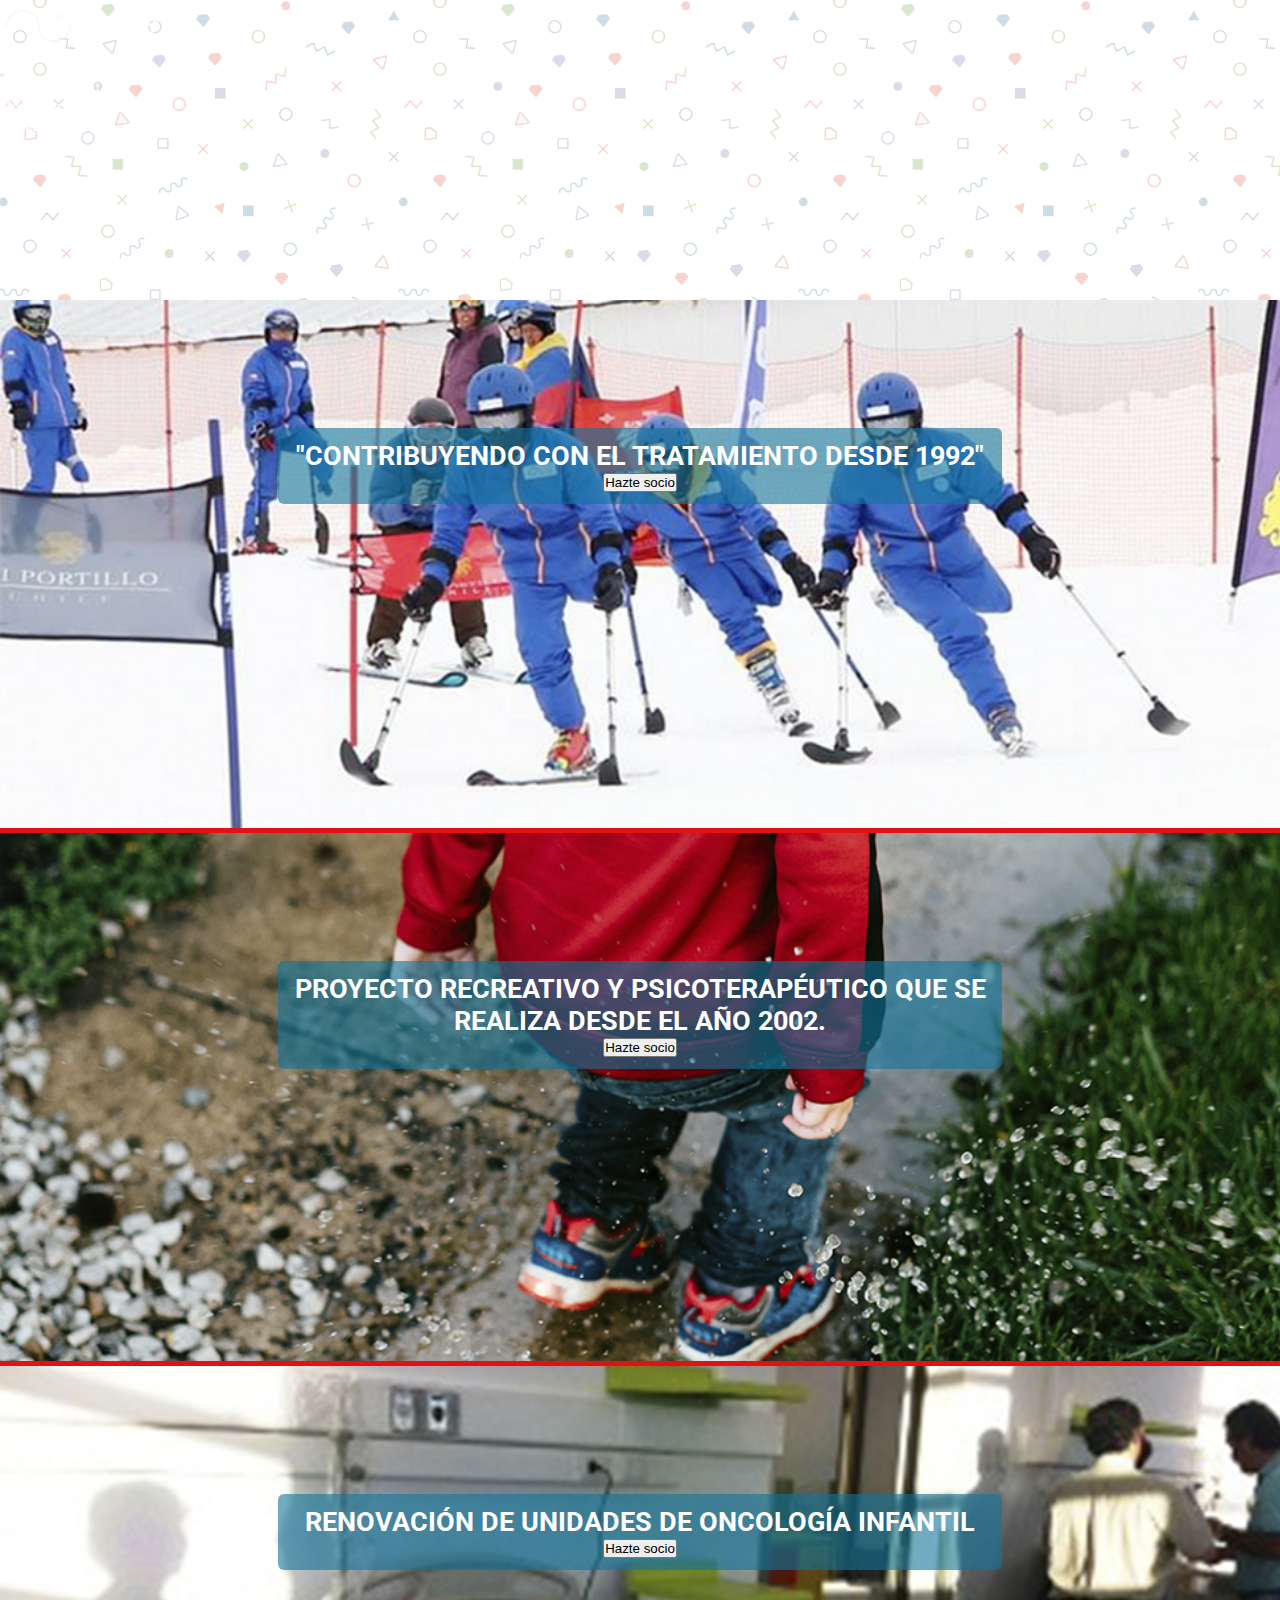
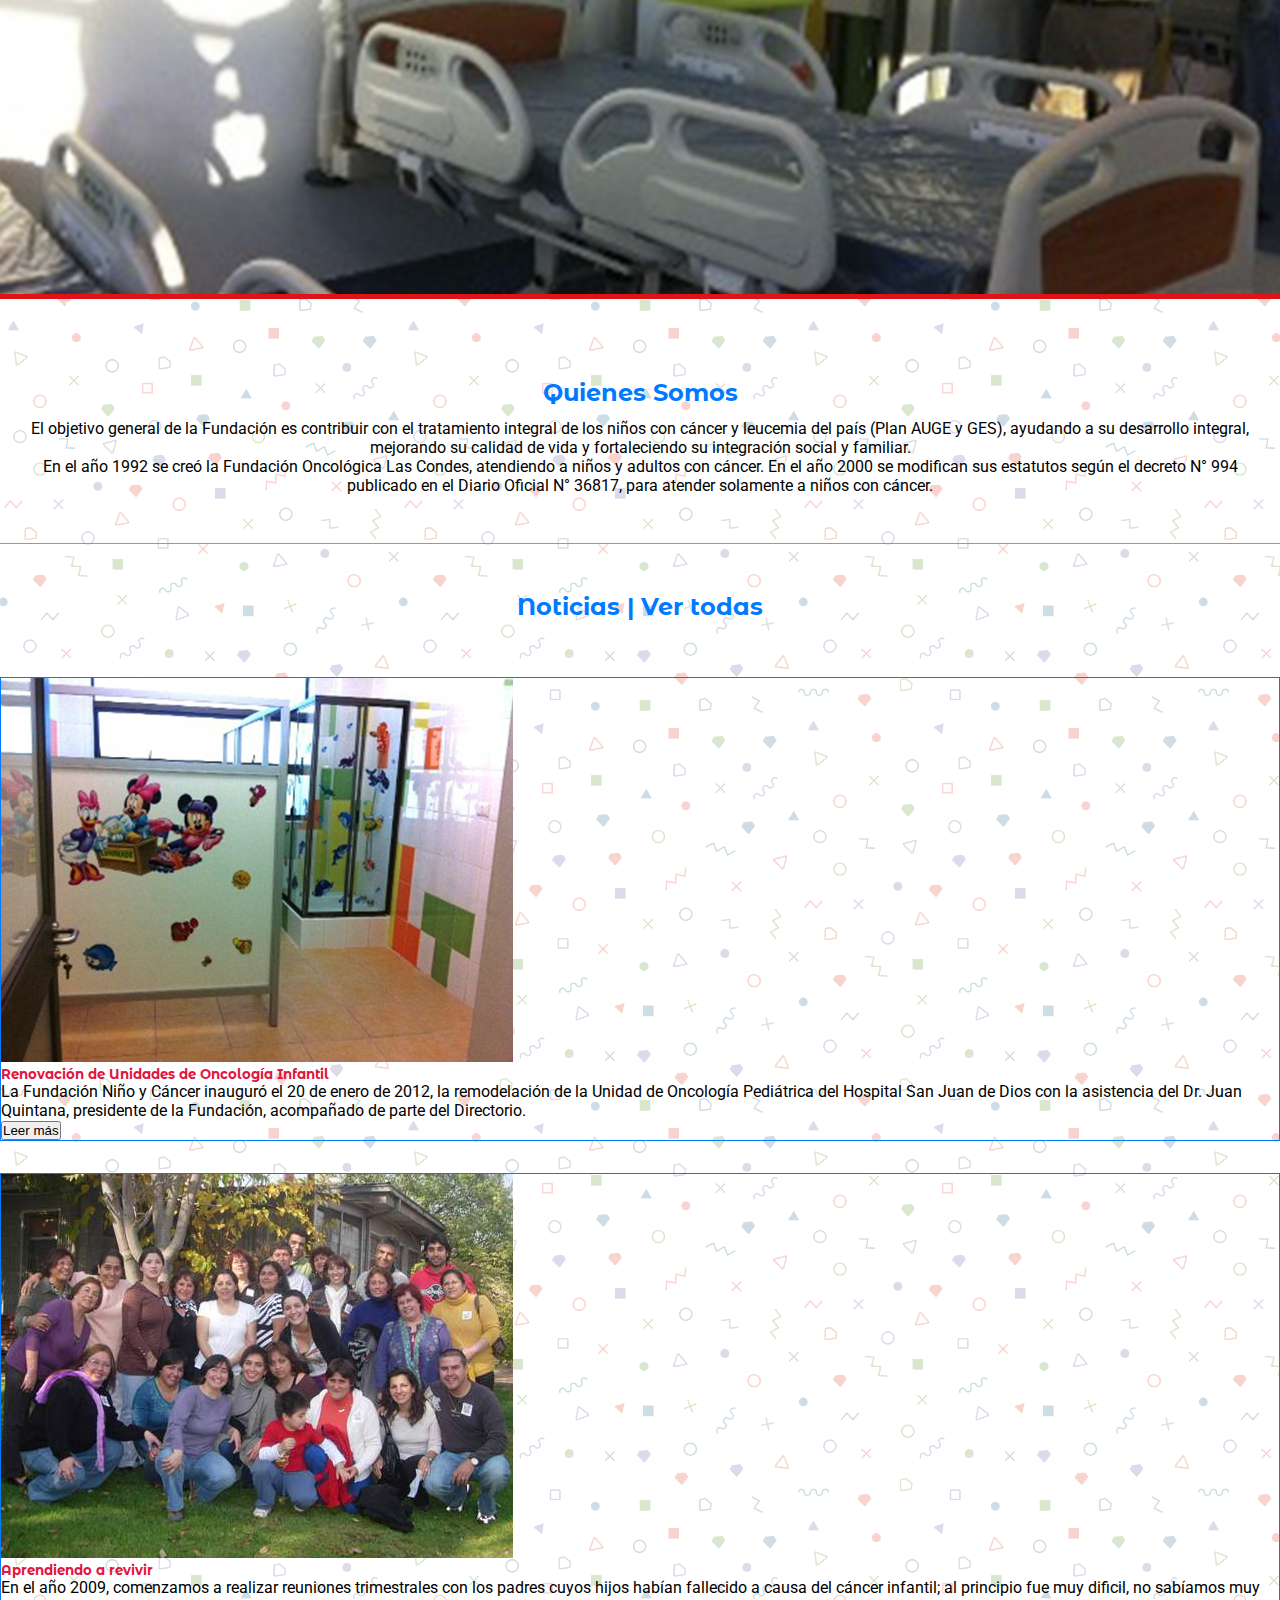
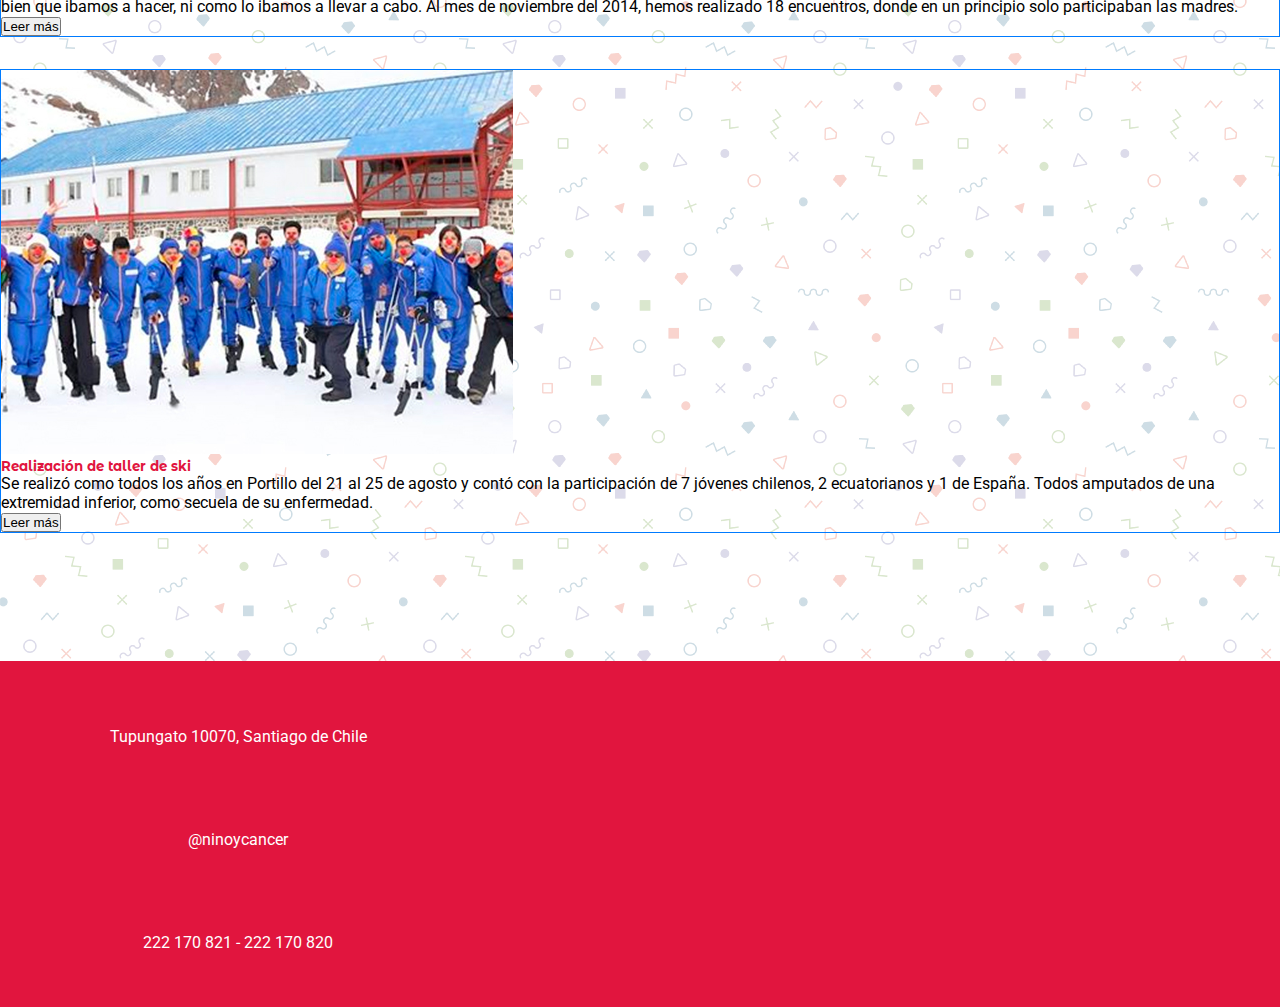
==== index.html @ a129eb49 "colocar favicon" ====
<!DOCTYPE html>
<html lang="es">
<head>
	<meta charset="UTF-8">
	<title>Fundacion niño y cancer | sitio web</title>
	<meta name="viewport" content="width=device-width, initial-scale=1, shrink-to-fit=no">
	<link rel="stylesheet" href="https://stackpath.bootstrapcdn.com/bootstrap/4.1.1/css/bootstrap.min.css" integrity="sha384-WskhaSGFgHYWDcbwN70/dfYBj47jz9qbsMId/iRN3ewGhXQFZCSftd1LZCfmhktB" crossorigin="anonymous">
	<link href="https://fonts.googleapis.com/css?family=Montserrat+Alternates:400,500i" rel="stylesheet">	
	<link href="https://fonts.googleapis.com/css?family=Roboto" rel="stylesheet">
	<link rel="stylesheet" href="https://use.fontawesome.com/releases/v5.0.13/css/all.css" integrity="sha384-DNOHZ68U8hZfKXOrtjWvjxusGo9WQnrNx2sqG0tfsghAvtVlRW3tvkXWZh58N9jp" crossorigin="anonymous">
	<link rel="shortcut icon" href="assets/img/favicon16x16.png">
	<link rel="stylesheet" href="assets/css/styles.css">
</head>
<body>
	
	
	<nav class="navbar navbar fixed-top navbar-expand-lg navbar navbar-dark bg-primary">
		<h1><a class="navbar-brand" href="#"><img src="assets/img/log-0.png" alt=""></a></h1>
		<button class="navbar-toggler" type="button" data-toggle="collapse" data-target="#navbarSupportedContent" aria-controls="navbarSupportedContent" aria-expanded="false" aria-label="Toggle navigation">
			<span class="navbar-toggler-icon"></span>
		</button>

		<div class="collapse navbar-collapse" id="navbarSupportedContent">
			<ul class="navbar-nav ml-auto ">
				<li class="nav-item active">
					<a class="nav-link " href="index.html">Home <span class="sr-only">(current)</span></a>
				</li>
				<li class="nav-item ">
					<a class="nav-link" href="nosotros.html">Nosotros</a>
				</li>

				<li class="nav-item ">
					<a class="nav-link " href="noticias.html">Noticias</a>
				</li>
				<li class="nav-item ">
					<a class="nav-link " href="contacto">Contacto</a>
				</li>
			</ul>

		</div>
	</nav>

	<section class="banners">
		<div id="carouselExampleIndicators" class="carousel slide" data-ride="carousel">
			<ol class="carousel-indicators">
				<li data-target="#carouselExampleIndicators" data-slide-to="0" class="active"></li>
				<li data-target="#carouselExampleIndicators" data-slide-to="1"></li>
				<li data-target="#carouselExampleIndicators" data-slide-to="2"></li>
			</ol>
			<div class="carousel-inner">
				<div class="carousel-item active carousel-item--img img-1">
					<div class="info">
						<h2 class="carousel-item__title">
							"Contribuyendo con el tratamiento desde 1992"
						</h2>

						<button type="button" class="btn btn-light btn-outline-light">Hazte socio</button>
					</div><!--fin info-->
				</div>
				<div class="carousel-item carousel-item--img img-2">
					<div class="info">
						<h2 class="carousel-item__title">Proyecto recreativo y psicoterapéutico que se realiza desde el año 2002. </h2>
						<button type="button" class="btn btn-light btn-outline-light">Hazte socio</button>
					</div><!--fin info-->
				</div>
				<div class="carousel-item carousel-item--img img-3">
					<div class="info">
						<h2 class="carousel-item__title">Renovación de Unidades de Oncología Infantil</h2>
						<button type="button" class="btn btn-light btn-outline-light">Hazte socio</button>
					</div>
				</div>
			</div>
			<a class="carousel-control-prev" href="#carouselExampleIndicators" role="button" data-slide="prev">
				<span class="carousel-control-prev-icon" aria-hidden="true"></span>
				<span class="sr-only">Previous</span>
			</a>
			<a class="carousel-control-next" href="#carouselExampleIndicators" role="button" data-slide="next">
				<span class="carousel-control-next-icon" aria-hidden="true"></span>
				<span class="sr-only">Next</span>
			</a>
		</div>
	</section><!--fib seccion banners-->

	<div class="container">
		<div class="row">
			<section class="quienes-somos">
				<h2 class="quienes-somos__title">Quienes Somos</h2>
				<p>
					El objetivo general de la Fundación es contribuir con el tratamiento integral de los niños con cáncer y leucemia del país (Plan AUGE y GES), ayudando a su desarrollo integral, mejorando su calidad de vida y fortaleciendo su integración social y familiar.
				</p>
				<p>
					En el año 1992 se creó la Fundación Oncológica Las Condes, atendiendo a niños y adultos con cáncer. En el año 2000 se modifican sus estatutos según el decreto N° 994 publicado en el Diario Oficial N° 36817, para atender solamente a niños con cáncer.
				</p>
			</section><!--q-somos-fin quienes somos-->
		</div><!--fin row--->
	</div><!--fin container-->
	
	<section class="noticias">
		<div class="container">
			<h2 class="noticias__title">Noticias | <span>Ver todas</span></h2>
			<div class="card-deck">
				<div class="card borde-caj">
					<img class="card-img-top img-thumbnail" src="assets/img/noticia-hospital.jpg" alt="hospital sanjuan de dios">
					<div class="card-body">
						<h5 class="card-title actividades">Renovación de Unidades de Oncología Infantil</h5>
						<p class="card-text">La Fundación Niño y Cáncer inauguró el 20 de enero de 2012, la remodelación de la Unidad de Oncología Pediátrica del Hospital San Juan de Dios con la asistencia del Dr. Juan Quintana, presidente de la Fundación, acompañado de parte del Directorio.</p>
						<button type="button" class="btn btn-outline-info">Leer más</button>
					</div>
				</div><!--fin class card-->
				<div class="card borde-caj">
					<img class="card-img-top img-thumbnail" src="assets/img/revivir2.jpg" alt="Card image cap">
					<div class="card-body">
						<h5 class="card-title">Aprendiendo a revivir</h5>
						<p class="card-text">En el año 2009, comenzamos a realizar reuniones trimestrales con los padres cuyos hijos habían fallecido a causa del cáncer infantil; al principio fue muy dificil, no sabíamos muy bien que ibamos a hacer, ni como lo ibamos a llevar a cabo. Al mes de noviembre del 2014, hemos realizado 18 encuentros, donde en un principio solo participaban las madres. </p>
						<button type="button" class="btn btn-outline-info">Leer más</button>
					</div>
				</div>
				<div class="card borde-caj">
					<img class="card-img-top img-thumbnail" src="assets/img/noticias-ski-grup.jpg" alt="Card image cap">
					<div class="card-body">
						<h5 class="card-title">Realización de taller de ski</h5>
						<p class="card-text">Se realizó como todos los años en Portillo del 21 al 25 de agosto y contó con la participación de 7 jóvenes chilenos, 2 ecuatorianos y 1 de España. Todos amputados de una extremidad inferior, como secuela de su enfermedad.</p>
						<button type="button" class="btn btn-outline-info">Leer más</button>
					</div>
				</div>
			</div>
		</div><!--fin container-->
	</section>

	
	<footer class="footer">
		<div class="container">
			<div class="row">
				<div class="datos ">
						<span><i class="fas fa-map-marker"></i></span>
						Tupungato 10070, Santiago de Chile
						
				</div>
				<div class="datos ">
					<span><i class="fab fa-facebook-f"></i></span>
						<a href="https://www.facebook.com/ninoycancer/">@ninoycancer</a>
						
				</div>
				<div class="datos ">
					<span><i class="fas fa-phone"></i></span>
						222 170 821 - 222 170 820
						
				</div>
					
						
					
					
				</div>
			</div><!--fin row-->
					

		</div><!--fin container-->

	</footer>
	










	


	<script src="https://code.jquery.com/jquery-3.3.1.slim.min.js" integrity="sha384-q8i/X+965DzO0rT7abK41JStQIAqVgRVzpbzo5smXKp4YfRvH+8abtTE1Pi6jizo" crossorigin="anonymous"></script>
	<script src="https://cdnjs.cloudflare.com/ajax/libs/popper.js/1.14.3/umd/popper.min.js" integrity="sha384-ZMP7rVo3mIykV+2+9J3UJ46jBk0WLaUAdn689aCwoqbBJiSnjAK/l8WvCWPIPm49" crossorigin="anonymous"></script>
	<script src="https://stackpath.bootstrapcdn.com/bootstrap/4.1.1/js/bootstrap.min.js" integrity="sha384-smHYKdLADwkXOn1EmN1qk/HfnUcbVRZyYmZ4qpPea6sjB/pTJ0euyQp0Mk8ck+5T" crossorigin="anonymous"></script>
</body>
</html>
---- assets/css/styles.css ----
*{
	padding: 0;
	margin:0;
}
body{
	background-image: url(../img/memphis-colorful.png);
	font-family: 'Roboto', sans-serif;
}
.navbar--navbar-principal{
	background-color: red;
}
h1 img{
	width: 190px;
}
.banners{
	margin-top:5.5em;
}
.carousel-item--img{
	width: 100%;
	background-color: green;
	height: 170px;
	text-transform: uppercase;
	background-size: cover;
	background-repeat: no-repeat;
	text-align: center;
	padding-top:1.3em; 
	border-bottom: 5px solid #e11216;
}
.carousel-item--img .info{
	text-align: center;
	background-color: rgba(17, 117, 155, 0.6);
	margin:auto;
	padding: 12px;
	border-radius: 6px;
	color:#fefefe;
	width: 350px;
}
h2.carousel-item__title{
	font-size: 1.3em;
}

@media screen and (min-width: 570px){
	.carousel-item--img{
		height: 400px;
		padding-top:8em; 
	}

	h2.carousel-item__title{
		font-size:1.7em;
	}

	.carousel-item--img .info{
		width: 700px;
	}
}
.img-1{
	background-image: url(../img/esquiar.jpg);
}
.img-2{
	background-image: url(../img/jugando-charco.jpg);
}
.img-3{
	background-image: url(../img/hospital.jpg);
}

/*seccion quienes somos*/

section.quienes-somos{
	
	text-align: center;
	padding:2em 1.5em;
}
h2.quienes-somos__title{
	font-family: 'Montserrat Alternates', sans-serif;
	font-weight: 500i;
	color:#007bff;
	padding: 0.5em ;
}

section.noticias{
	border-top:1px solid #999;
	padding:3em 0 5em 0; 
	
}
h2.noticias__title{
	font-family: 'Montserrat Alternates', sans-serif;
	padding-bottom:1em;
	font-weight: 500i;
	color:#007bff;
	text-align: center;
}

h5{
	font-family: 'Montserrat Alternates', sans-serif;
	color:#e1153e;
}


.borde-caj{
	border:1px solid #007bff;
	margin: 2em 0;
}
footer{
	margin-top: 1em;
	background-color:#e1153e;
	color:#fff;
}
.datos{
	width: 100%;
	padding: 30px;
	margin:5px;
	text-align: center;
}
.datos span i{
	font-size: 2em;
	width: 100%;
	padding-bottom: 5px;
	text-align: center;
}
a{
	text-decoration: none;
	color:#fff;
}
a::hover{
	text-decoration: none;
	color:#fff;
}
@media screen and (min-width: 570px){
	section.quienes-somos{
	padding:3em 1em;
    }
    .datos{
	width: 30%;
	text-align: center;
	}
	footer{
	text-align: center;
	padding: 1em ;
	}

	
}
}
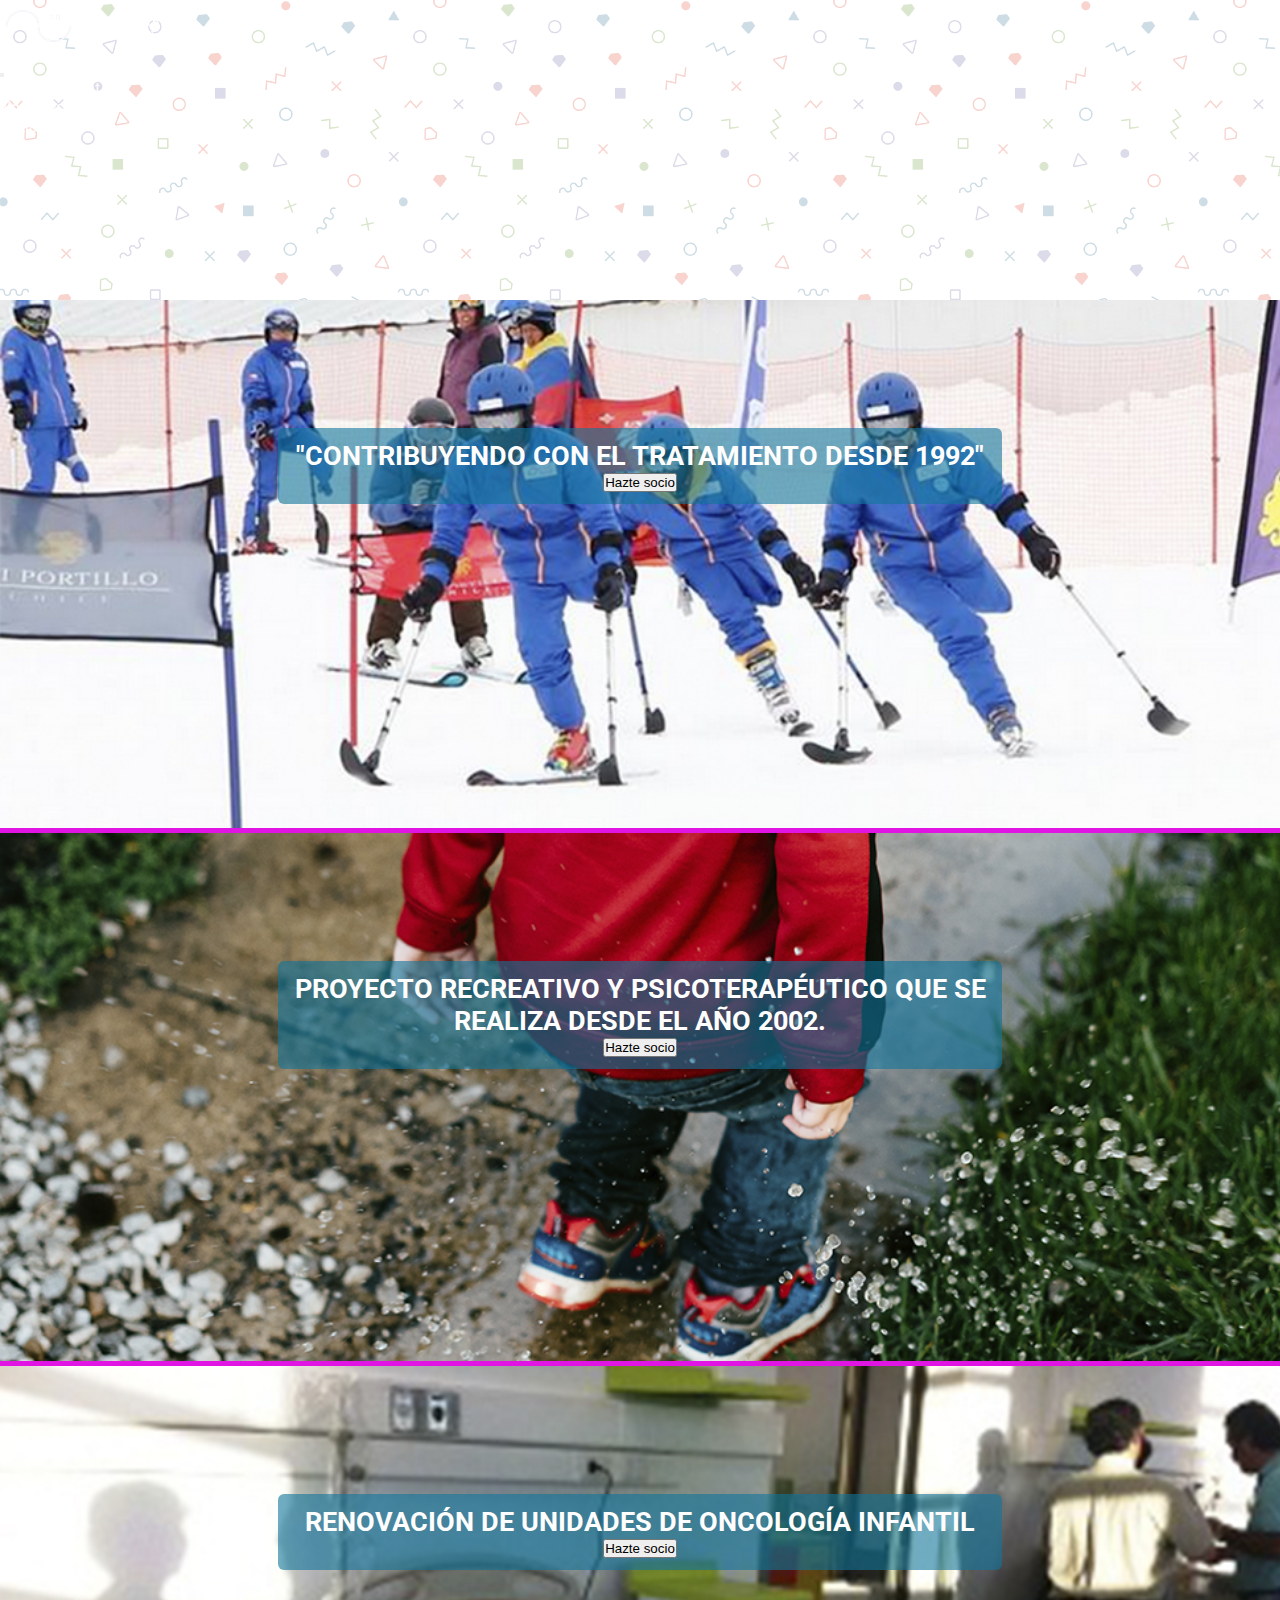
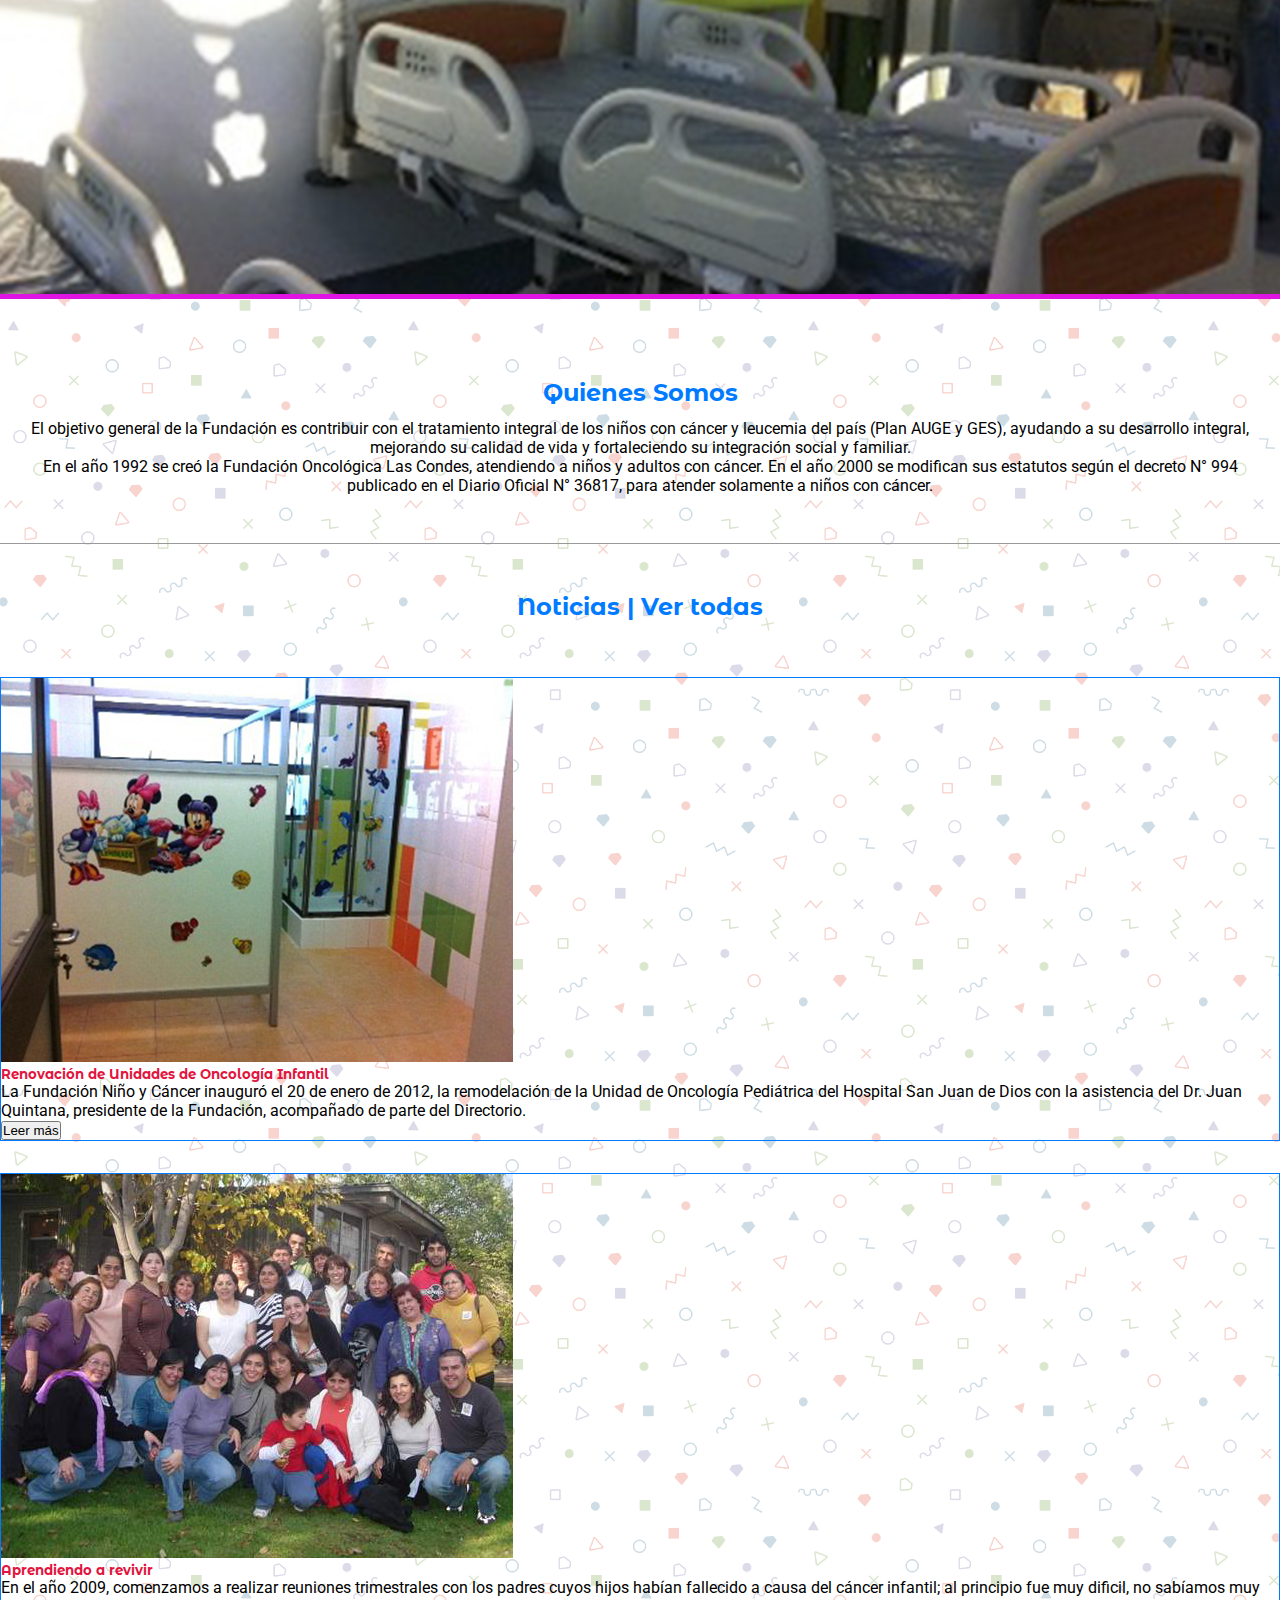
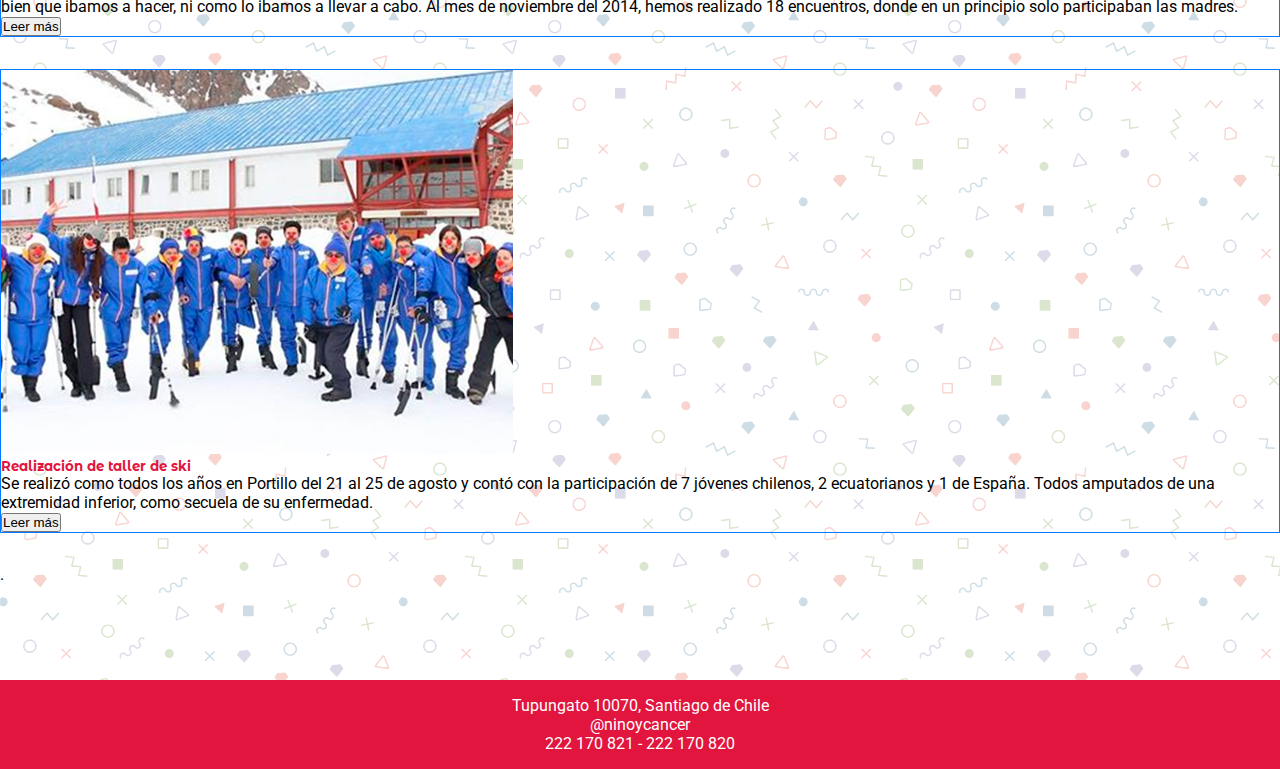
==== commit 5bc0a5a1: "modificacion columnas noticias" ====
--- a/index.html
+++ b/index.html
@@ -99,36 +99,63 @@
 		<div class="container">
 			<h2 class="noticias__title">Noticias | <span>Ver todas</span></h2>
 			<div class="card-deck">
-				<div class="card borde-caj">
-					<img class="card-img-top img-thumbnail" src="assets/img/noticia-hospital.jpg" alt="hospital sanjuan de dios">
-					<div class="card-body">
-						<h5 class="card-title actividades">Renovación de Unidades de Oncología Infantil</h5>
-						<p class="card-text">La Fundación Niño y Cáncer inauguró el 20 de enero de 2012, la remodelación de la Unidad de Oncología Pediátrica del Hospital San Juan de Dios con la asistencia del Dr. Juan Quintana, presidente de la Fundación, acompañado de parte del Directorio.</p>
-						<button type="button" class="btn btn-outline-info">Leer más</button>
-					</div>
-				</div><!--fin class card-->
-				<div class="card borde-caj">
-					<img class="card-img-top img-thumbnail" src="assets/img/revivir2.jpg" alt="Card image cap">
-					<div class="card-body">
-						<h5 class="card-title">Aprendiendo a revivir</h5>
-						<p class="card-text">En el año 2009, comenzamos a realizar reuniones trimestrales con los padres cuyos hijos habían fallecido a causa del cáncer infantil; al principio fue muy dificil, no sabíamos muy bien que ibamos a hacer, ni como lo ibamos a llevar a cabo. Al mes de noviembre del 2014, hemos realizado 18 encuentros, donde en un principio solo participaban las madres. </p>
-						<button type="button" class="btn btn-outline-info">Leer más</button>
-					</div>
-				</div>
-				<div class="card borde-caj">
-					<img class="card-img-top img-thumbnail" src="assets/img/noticias-ski-grup.jpg" alt="Card image cap">
-					<div class="card-body">
-						<h5 class="card-title">Realización de taller de ski</h5>
-						<p class="card-text">Se realizó como todos los años en Portillo del 21 al 25 de agosto y contó con la participación de 7 jóvenes chilenos, 2 ecuatorianos y 1 de España. Todos amputados de una extremidad inferior, como secuela de su enfermedad.</p>
-						<button type="button" class="btn btn-outline-info">Leer más</button>
-					</div>
-				</div>
+				<div class="row">
+					<div class="col col-lg-4 ">
+						<div class="card borde-caj">
+							<img class="card-img-top img-thumbnail" src="assets/img/noticia-hospital.jpg" alt="hospital sanjuan de dios">
+							<div class="card-body">
+								<h5 class="card-title actividades">Renovación de Unidades de Oncología Infantil</h5>
+								<p class="card-text">La Fundación Niño y Cáncer inauguró el 20 de enero de 2012, la remodelación de la Unidad de Oncología Pediátrica del Hospital San Juan de Dios con la asistencia del Dr. Juan Quintana, presidente de la Fundación, acompañado de parte del Directorio.</p>
+								<button type="button" class="btn btn-outline-info">Leer más</button>
+							</div>
+						</div><!--fin class card-->
+					</div><!--col-->
+					<div class="col col-lg-4">
+						<div class="card borde-caj">
+							<img class="card-img-top img-thumbnail" src="assets/img/revivir2.jpg" alt="Card image cap">
+							<div class="card-body">
+								<h5 class="card-title">Aprendiendo a revivir</h5>
+								<p class="card-text">En el año 2009, comenzamos a realizar reuniones trimestrales con los padres cuyos hijos habían fallecido a causa del cáncer infantil; al principio fue muy dificil, no sabíamos muy bien que ibamos a hacer, ni como lo ibamos a llevar a cabo. Al mes de noviembre del 2014, hemos realizado 18 encuentros, donde en un principio solo participaban las madres. </p>
+								<button type="button" class="btn btn-outline-info">Leer más</button>
+							</div>
+						</div>
+					</div><!--fin col-->
+					<div class="col col-lg-4">
+						<div class="card borde-caj">
+							<img class="card-img-top img-thumbnail" src="assets/img/noticias-ski-grup.jpg" alt="Card image cap">
+							<div class="card-body">
+								<h5 class="card-title">Realización de taller de ski</h5>
+								<p class="card-text">Se realizó como todos los años en Portillo del 21 al 25 de agosto y contó con la participación de 7 jóvenes chilenos, 2 ecuatorianos y 1 de España. Todos amputados de una extremidad inferior, como secuela de su enfermedad.</p>
+								<button type="button" class="btn btn-outline-info">Leer más</button>
+							</div>
+						</div>
+					</div><!--fin col-->.
+				</div><!--fin row-->
 			</div>
 		</div><!--fin container-->
 	</section>
 
 	
-	<footer class="footer">
+	<footer>
+		<div class="container">
+			<div class="row">
+				<div class="col">
+					<span><i class="fas fa-map-marker"></i></span>
+						Tupungato 10070, Santiago de Chile
+				</div><!--fin col-->
+				<div class="col">
+					<span><i class="fab fa-facebook-f"></i></span>
+						<a href="https://www.facebook.com/ninoycancer/">@ninoycancer</a>
+				</div><!--fin col-->
+				<div class="col">
+					<span><i class="fas fa-phone"></i></span>
+						222 170 821 - 222 170 820
+				</div><!--fin col-->
+			</div><!--fin row-->
+		</div><!--fin container-->
+	</footer>
+
+	<!--<footer class="footer">
 		<div class="container">
 			<div class="row">
 				<div class="datos ">
@@ -151,12 +178,12 @@
 					
 					
 				</div>
-			</div><!--fin row-->
-					
-
-		</div><!--fin container-->
-
-	</footer>
+			</div>
+					
+
+		</div>
+
+	</footer>-->
 	
 
 
--- a/assets/css/styles.css
+++ b/assets/css/styles.css
@@ -7,15 +7,18 @@
 	background-image: url(../img/memphis-colorful.png);
 	font-family: 'Roboto', sans-serif;
 }
+/*index.html*/
 .navbar--navbar-principal{
 	background-color: red;
 }
 h1 img{
 	width: 190px;
 }
+/*carrousel*/
 .banners{
 	margin-top:5.5em;
 }
+
 .carousel-item--img{
 	width: 100%;
 	background-color: green;
@@ -25,7 +28,7 @@
 	background-repeat: no-repeat;
 	text-align: center;
 	padding-top:1.3em; 
-	border-bottom: 5px solid #e11216;
+	border-bottom: 5px solid #e115e3;
 }
 .carousel-item--img .info{
 	text-align: center;
@@ -63,6 +66,7 @@
 .img-3{
 	background-image: url(../img/hospital.jpg);
 }
+/*fin coarousel*/
 
 /*seccion quienes somos*/
 
@@ -77,7 +81,7 @@
 	color:#007bff;
 	padding: 0.5em ;
 }
-
+/*seccion noticias*/
 section.noticias{
 	border-top:1px solid #999;
 	padding:3em 0 5em 0; 
@@ -101,6 +105,10 @@
 	border:1px solid #007bff;
 	margin: 2em 0;
 }
+/*fin seccion noticias*/
+
+/*fin index.html*/
+/*seccion footer*/
 footer{
 	margin-top: 1em;
 	background-color:#e1153e;
@@ -138,7 +146,81 @@
 	text-align: center;
 	padding: 1em ;
 	}
-
-	
-}
-}+}
+/*fin seccion footer*/
+/*nosotros*/
+
+.banners img{
+	width: 100%;
+	background-size: cover;
+}
+.banners img.img-nosotros{
+	max-height: 190px;
+	border-bottom: 5px solid #a1e216;
+}
+.puntos{
+	display: inline-block;
+}
+.puntos i{
+	border:1px solid #292929;
+	padding: 1em;
+	border-radius: 50%;
+	font-size: 1em;
+	margin:0.5em 0;
+}
+.nosotros{
+	text-align: center;
+	padding:2em 1.5em;
+}
+h2.nosotros__title{
+	font-family: 'Montserrat Alternates', sans-serif;
+	font-weight: 500i;
+	color:#007bff;
+	margin: 0.5em;
+}
+
+article h3{
+	margin:2em 0 ;
+}
+h3.datos-titulo{
+	font-family: 'Montserrat Alternates', sans-serif;
+	color:#e1153e;
+}
+h5.datos-titulo__puntos {
+	font-size: 1em;
+    color: #292929;
+    padding: 0.5em 0;
+    font-weight: 700i;
+}
+@media screen and (min-width: 570px){
+	.banners img.img-nosotros{
+	max-height: 400px;}
+	
+}
+
+/*fin nosotors*/
+
+/*noticias*/ 
+nav.submenu{
+	background-size: cover;
+	background-color: #e1153e;
+	margin-top: 5.5em;
+	color:#fefefe;
+	text-transform: uppercase;
+	width: 100%;
+}
+
+nav.submenu ul {
+	list-style: none;
+	text-decoration: none;
+	
+}
+nav.submenu ul a li{
+	display: inline-block;
+	padding: 1em 0.5em;
+}
+
+
+
+
+/*fin noticias*/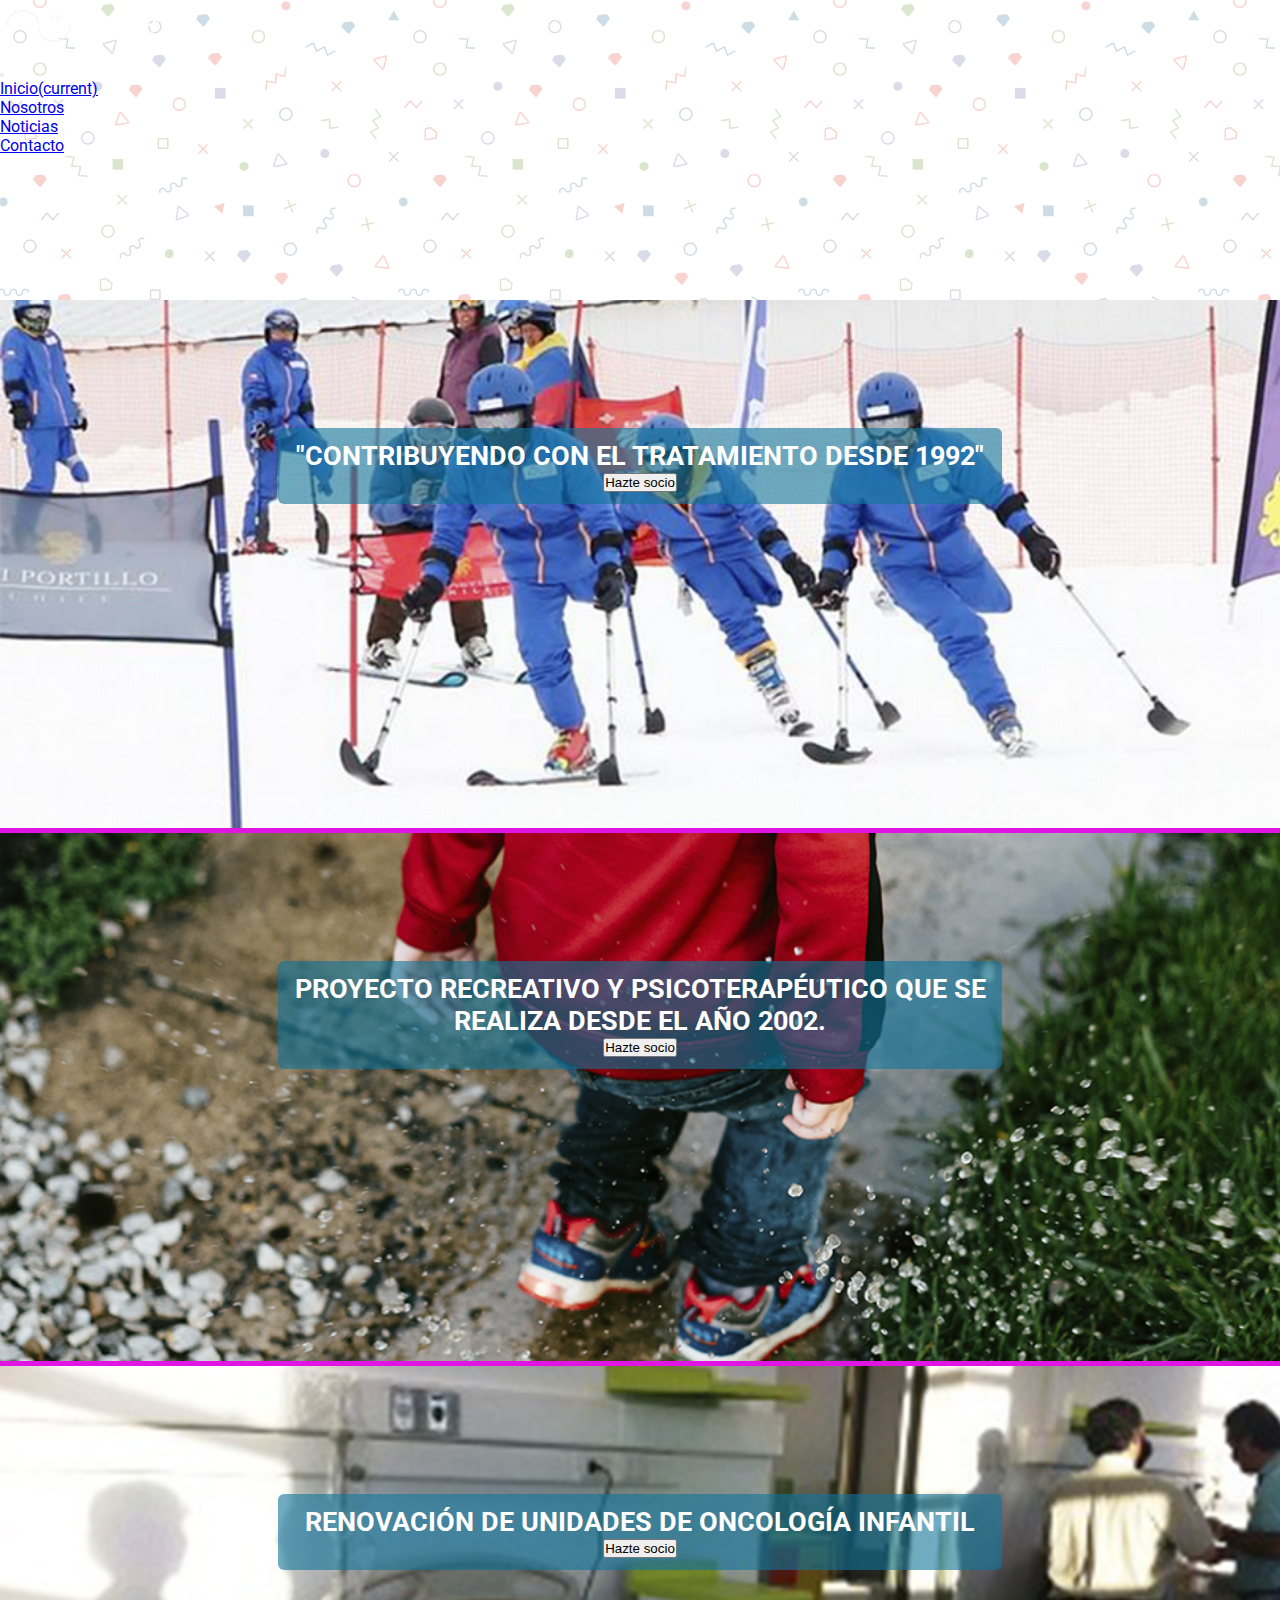
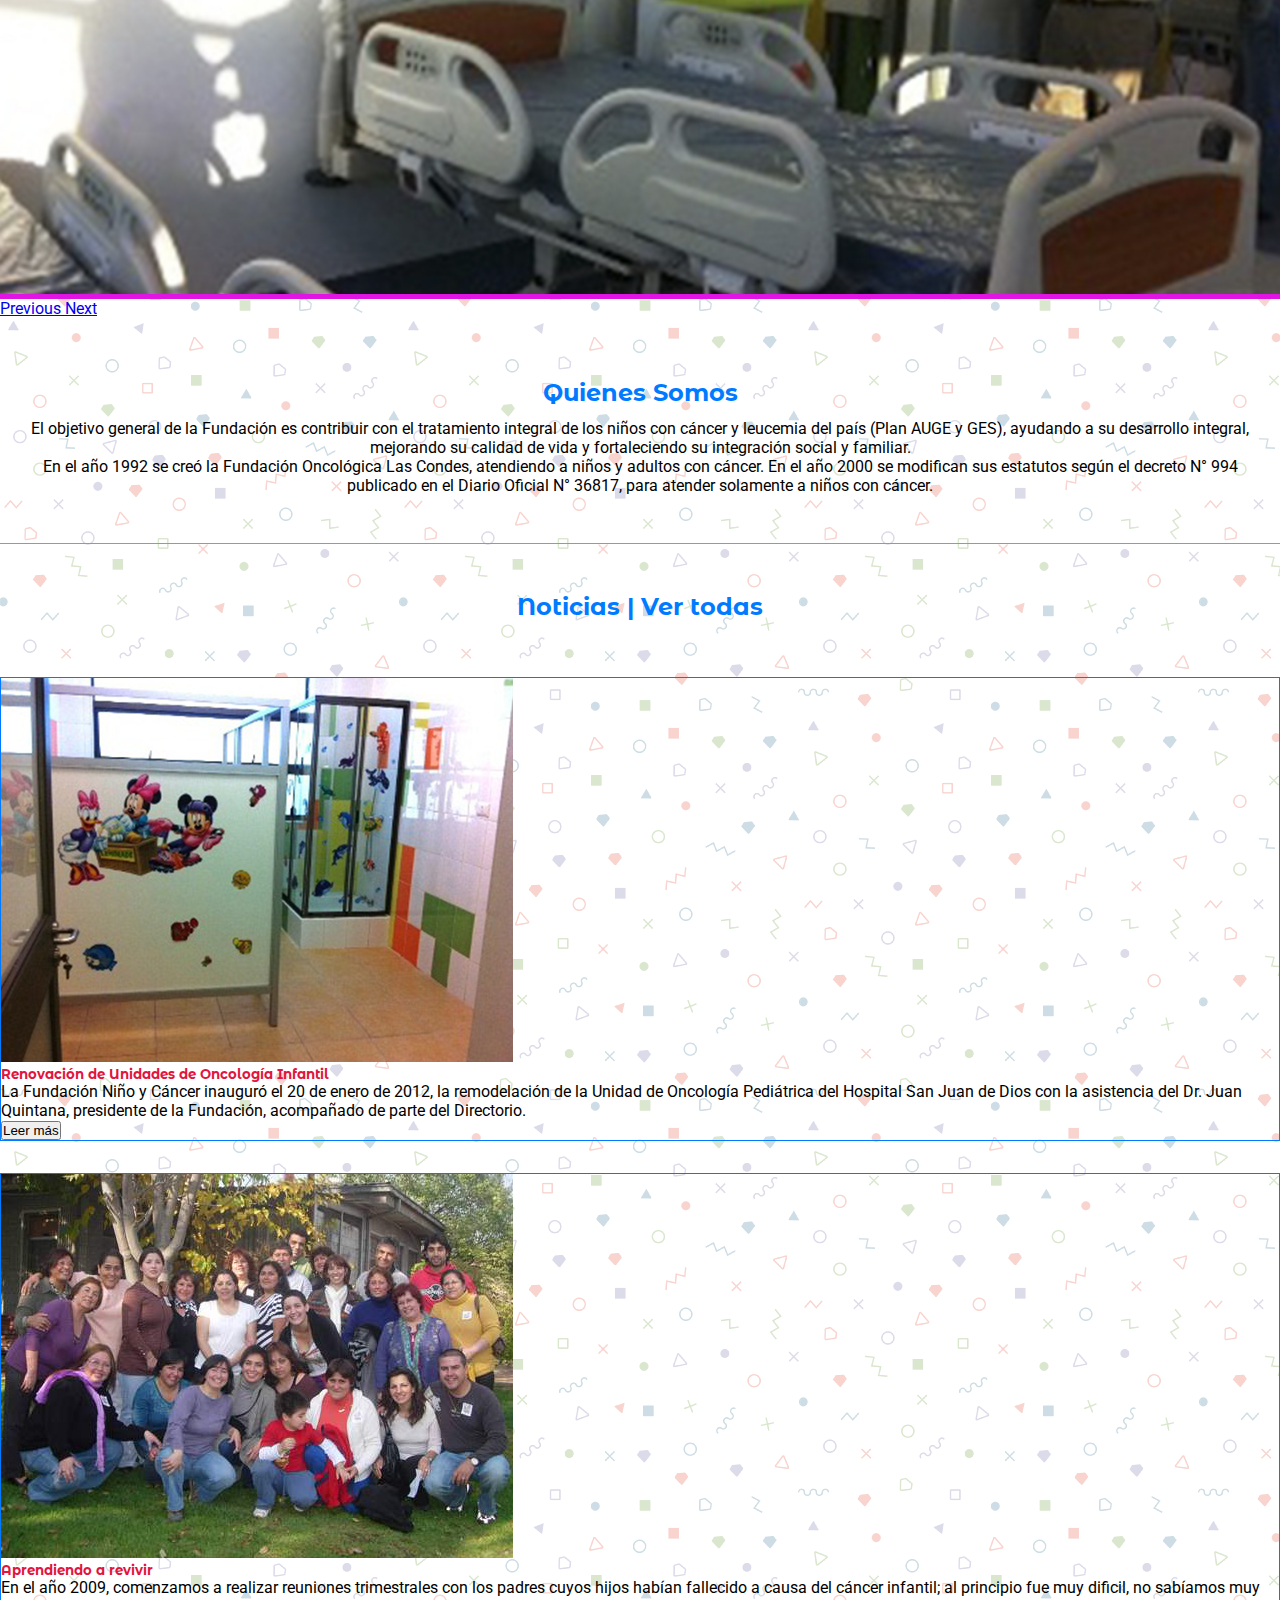
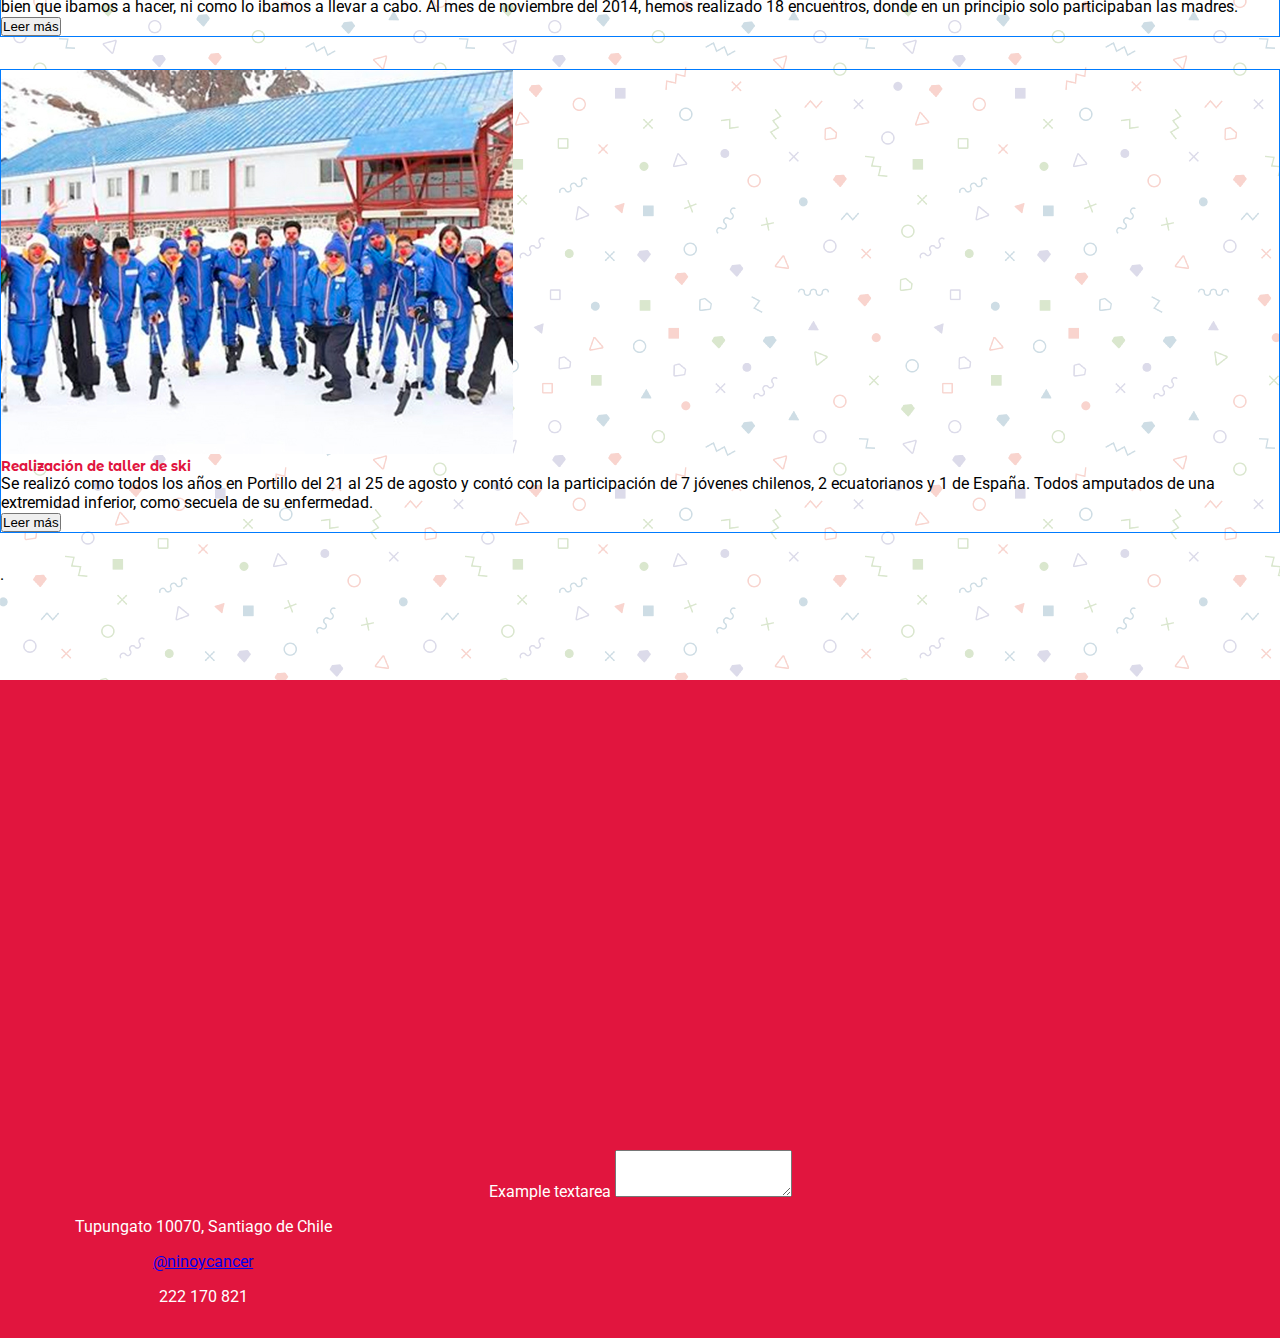
==== commit cac107ba: "colocar formulario y mapa" ====
--- a/index.html
+++ b/index.html
@@ -23,7 +23,7 @@
 		<div class="collapse navbar-collapse" id="navbarSupportedContent">
 			<ul class="navbar-nav ml-auto ">
 				<li class="nav-item active">
-					<a class="nav-link " href="index.html">Home <span class="sr-only">(current)</span></a>
+					<a class="nav-link " href="index.html">Inicio<span class="sr-only">(current)</span></a>
 				</li>
 				<li class="nav-item ">
 					<a class="nav-link" href="nosotros.html">Nosotros</a>
@@ -98,40 +98,40 @@
 	<section class="noticias">
 		<div class="container">
 			<h2 class="noticias__title">Noticias | <span>Ver todas</span></h2>
-			<div class="card-deck">
-				<div class="row">
-					<div class="col col-lg-4 ">
-						<div class="card borde-caj">
-							<img class="card-img-top img-thumbnail" src="assets/img/noticia-hospital.jpg" alt="hospital sanjuan de dios">
-							<div class="card-body">
-								<h5 class="card-title actividades">Renovación de Unidades de Oncología Infantil</h5>
-								<p class="card-text">La Fundación Niño y Cáncer inauguró el 20 de enero de 2012, la remodelación de la Unidad de Oncología Pediátrica del Hospital San Juan de Dios con la asistencia del Dr. Juan Quintana, presidente de la Fundación, acompañado de parte del Directorio.</p>
-								<button type="button" class="btn btn-outline-info">Leer más</button>
-							</div>
-						</div><!--fin class card-->
-					</div><!--col-->
-					<div class="col col-lg-4">
-						<div class="card borde-caj">
-							<img class="card-img-top img-thumbnail" src="assets/img/revivir2.jpg" alt="Card image cap">
-							<div class="card-body">
-								<h5 class="card-title">Aprendiendo a revivir</h5>
-								<p class="card-text">En el año 2009, comenzamos a realizar reuniones trimestrales con los padres cuyos hijos habían fallecido a causa del cáncer infantil; al principio fue muy dificil, no sabíamos muy bien que ibamos a hacer, ni como lo ibamos a llevar a cabo. Al mes de noviembre del 2014, hemos realizado 18 encuentros, donde en un principio solo participaban las madres. </p>
-								<button type="button" class="btn btn-outline-info">Leer más</button>
-							</div>
+			
+			<div class="row">
+				<div class="col-xs-12 col-md-6 col-lg-4 ">
+					<div class="card borde-caj">
+						<img class="card-img-top img-thumbnail" src="assets/img/noticia-hospital.jpg" alt="hospital sanjuan de dios">
+						<div class="card-body">
+							<h5 class="card-title actividades">Renovación de Unidades de Oncología Infantil</h5>
+							<p class="card-text">La Fundación Niño y Cáncer inauguró el 20 de enero de 2012, la remodelación de la Unidad de Oncología Pediátrica del Hospital San Juan de Dios con la asistencia del Dr. Juan Quintana, presidente de la Fundación, acompañado de parte del Directorio.</p>
+							<button type="button" class="btn btn-outline-info">Leer más</button>
 						</div>
-					</div><!--fin col-->
-					<div class="col col-lg-4">
-						<div class="card borde-caj">
-							<img class="card-img-top img-thumbnail" src="assets/img/noticias-ski-grup.jpg" alt="Card image cap">
-							<div class="card-body">
-								<h5 class="card-title">Realización de taller de ski</h5>
-								<p class="card-text">Se realizó como todos los años en Portillo del 21 al 25 de agosto y contó con la participación de 7 jóvenes chilenos, 2 ecuatorianos y 1 de España. Todos amputados de una extremidad inferior, como secuela de su enfermedad.</p>
-								<button type="button" class="btn btn-outline-info">Leer más</button>
-							</div>
+					</div><!--fin class card-->
+				</div><!--col-->
+				<div class="col-xs-12 col-md-6 col-lg-4">
+					<div class="card borde-caj">
+						<img class="card-img-top img-thumbnail" src="assets/img/revivir2.jpg" alt="Card image cap">
+						<div class="card-body">
+							<h5 class="card-title">Aprendiendo a revivir</h5>
+							<p class="card-text">En el año 2009, comenzamos a realizar reuniones trimestrales con los padres cuyos hijos habían fallecido a causa del cáncer infantil; al principio fue muy dificil, no sabíamos muy bien que ibamos a hacer, ni como lo ibamos a llevar a cabo. Al mes de noviembre del 2014, hemos realizado 18 encuentros, donde en un principio solo participaban las madres. </p>
+							<button type="button" class="btn btn-outline-info">Leer más</button>
 						</div>
-					</div><!--fin col-->.
-				</div><!--fin row-->
-			</div>
+					</div>
+				</div><!--fin col-->
+				<div class="col-xs-12 col-md-6 col-lg-4">
+					<div class="card borde-caj">
+						<img class="card-img-top img-thumbnail" src="assets/img/noticias-ski-grup.jpg" alt="Card image cap">
+						<div class="card-body">
+							<h5 class="card-title">Realización de taller de ski</h5>
+							<p class="card-text">Se realizó como todos los años en Portillo del 21 al 25 de agosto y contó con la participación de 7 jóvenes chilenos, 2 ecuatorianos y 1 de España. Todos amputados de una extremidad inferior, como secuela de su enfermedad.</p>
+							<button type="button" class="btn btn-outline-info">Leer más</button>
+						</div>
+					</div>
+				</div><!--fin col-->.
+			</div><!--fin row-->
+			
 		</div><!--fin container-->
 	</section>
 
@@ -139,17 +139,30 @@
 	<footer>
 		<div class="container">
 			<div class="row">
-				<div class="col">
+				<div class="col-xs-12 col-md-6 col-lg-6 ">
+					<iframe src="https://www.google.com/maps/embed?pb=!1m18!1m12!1m3!1d3331.509306079665!2d-70.53933968514627!3d-33.38387450148386!2m3!1f0!2f0!3f0!3m2!1i1024!2i768!4f13.1!3m3!1m2!1s0x9662c952b6e45c13%3A0xe20a79d839401910!2sTupungato+10070%2C+Vitacura%2C+Regi%C3%B3n+Metropolitana!5e0!3m2!1ses!2scl!4v1528418515159" width="600" height="450" frameborder="0" style="border:0" allowfullscreen></iframe>
+				</div><!--fin col-->
+				<div class="col-xs-12 col-md-6 col-lg-6">
+					<div class="form-group">
+						<label for="exampleFormControlTextarea1">Example textarea</label>
+						<textarea class="form-control" id="exampleFormControlTextarea1" rows="3"></textarea>
+					</div>
+					
+				</div><!--fin col-->
+				
+			</div><!--fin row-->
+			<div class="row">
+				<div class="col-xs-12 col-md-4 col-lg-4 datos">
 					<span><i class="fas fa-map-marker"></i></span>
-						Tupungato 10070, Santiago de Chile
-				</div><!--fin col-->
-				<div class="col">
+					Tupungato 10070, Santiago de Chile
+				</div><!--fin col-->
+				<div class="col-xs-12 col-md-4 col-lg-4 datos">
 					<span><i class="fab fa-facebook-f"></i></span>
-						<a href="https://www.facebook.com/ninoycancer/">@ninoycancer</a>
-				</div><!--fin col-->
-				<div class="col">
+					<a href="https://www.facebook.com/ninoycancer/">@ninoycancer</a>
+				</div><!--fin col-->
+				<div class="col-xs-12 col-md-4 col-lg-4 datos">
 					<span><i class="fas fa-phone"></i></span>
-						222 170 821 - 222 170 820
+					222 170 821
 				</div><!--fin col-->
 			</div><!--fin row-->
 		</div><!--fin container-->
--- a/assets/css/styles.css
+++ b/assets/css/styles.css
@@ -114,26 +114,12 @@
 	background-color:#e1153e;
 	color:#fff;
 }
+
 .datos{
-	width: 100%;
-	padding: 30px;
-	margin:5px;
-	text-align: center;
-}
-.datos span i{
-	font-size: 2em;
-	width: 100%;
-	padding-bottom: 5px;
-	text-align: center;
-}
-a{
-	text-decoration: none;
-	color:#fff;
-}
-a::hover{
-	text-decoration: none;
-	color:#fff;
-}
+	margin:1em 0;
+	text-align: center;
+}
+
 @media screen and (min-width: 570px){
 	section.quienes-somos{
 	padding:3em 1em;
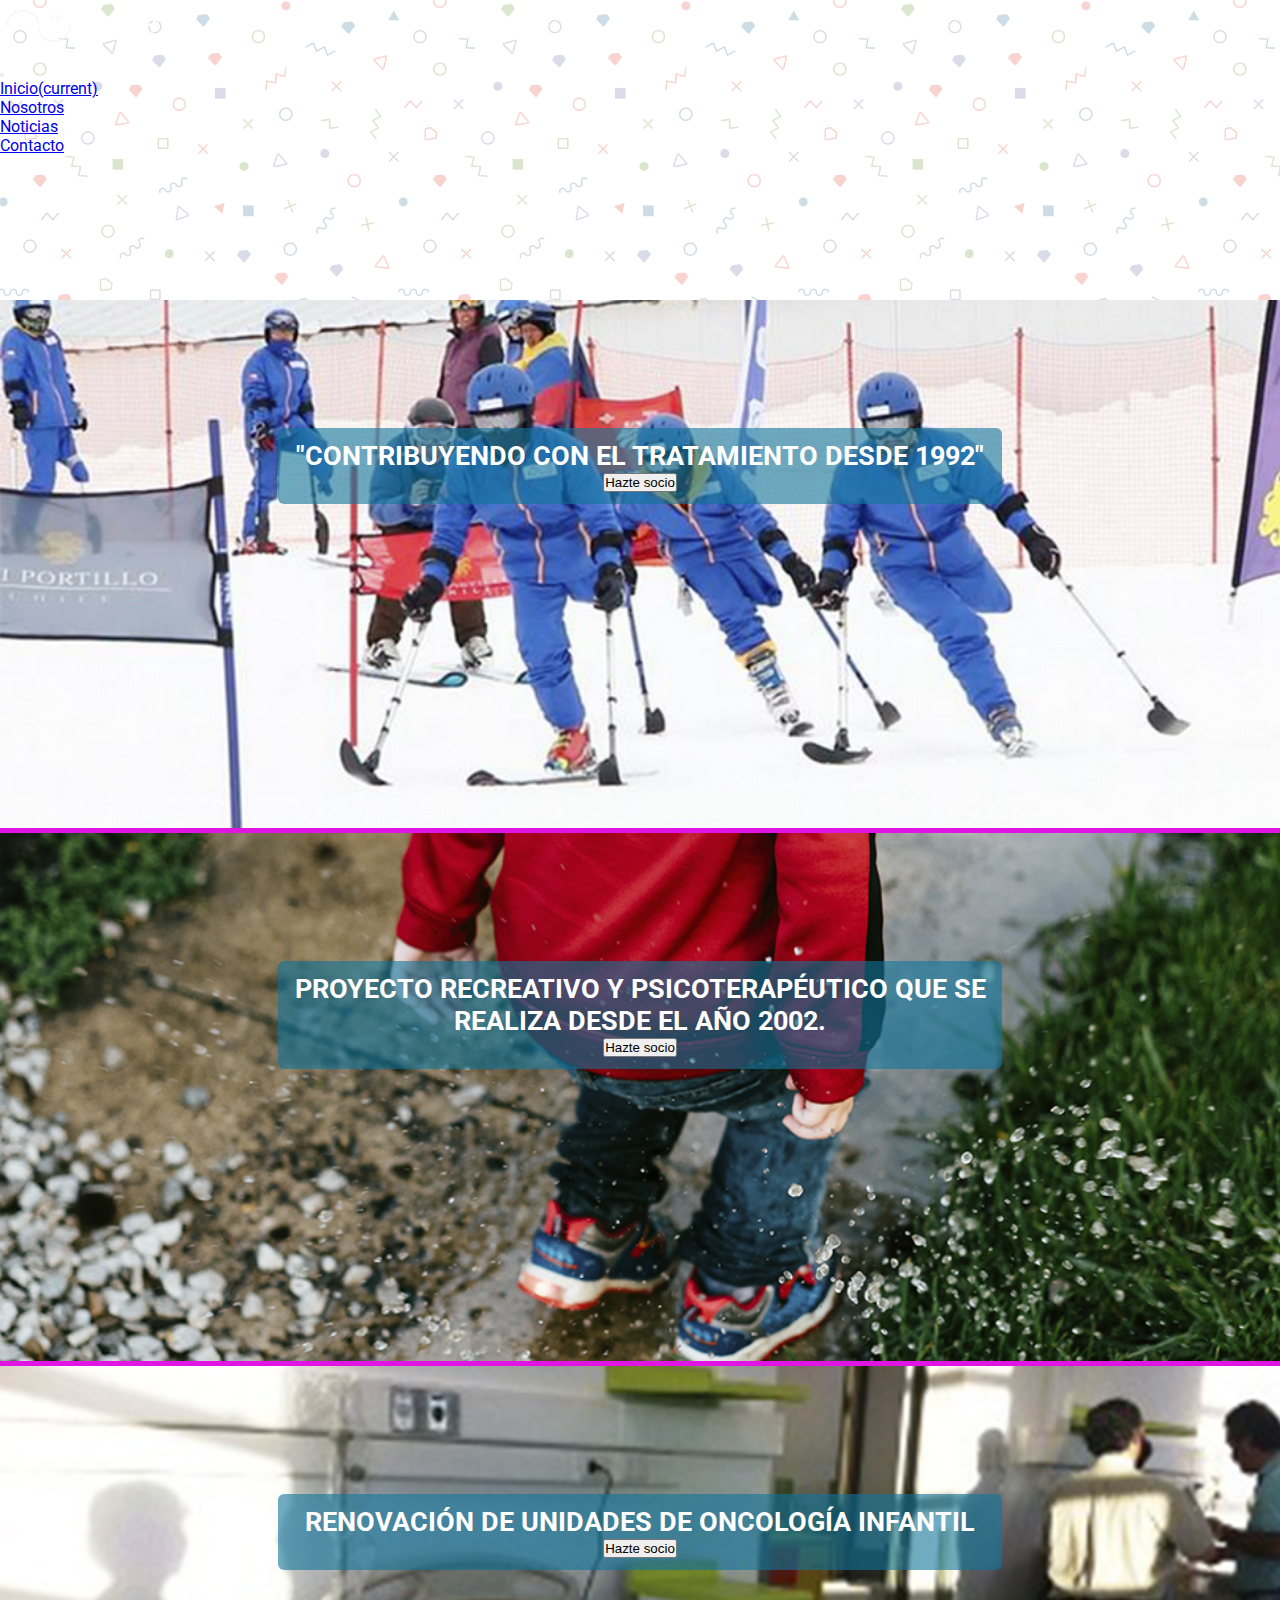
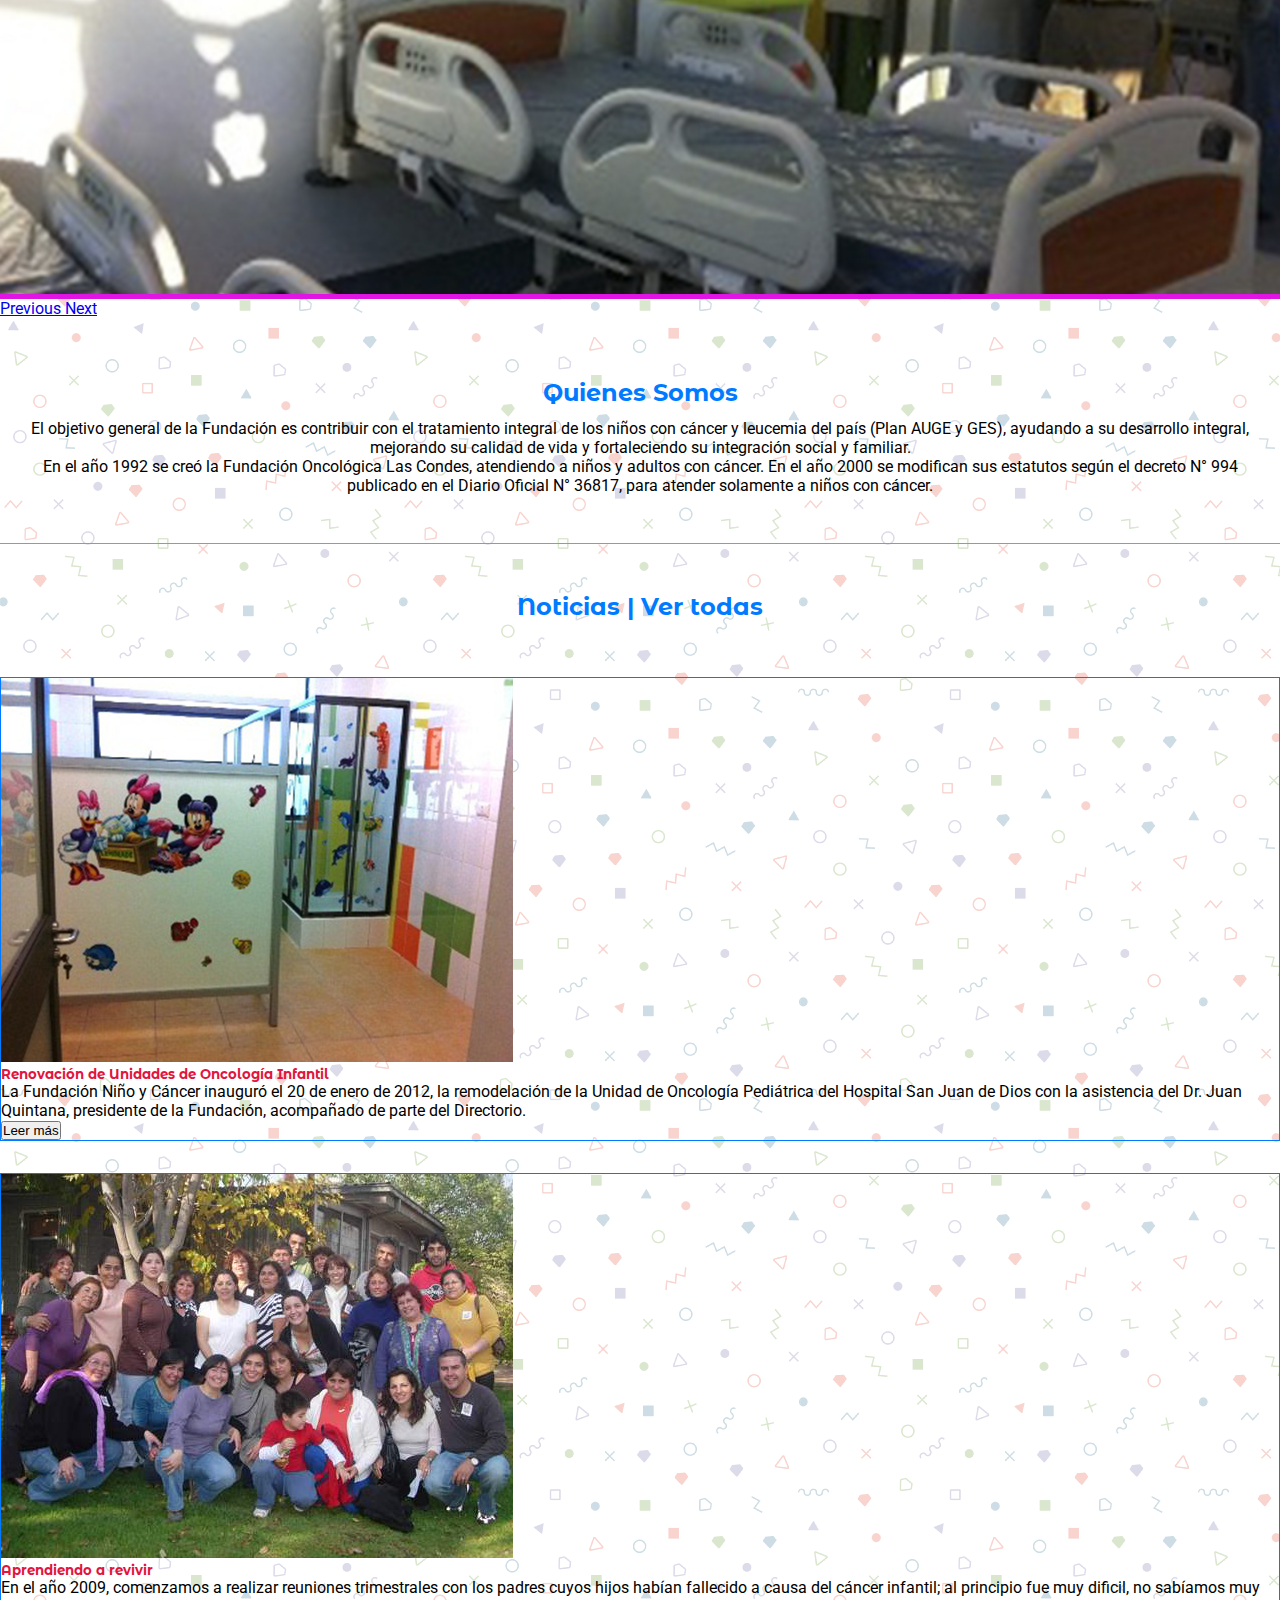
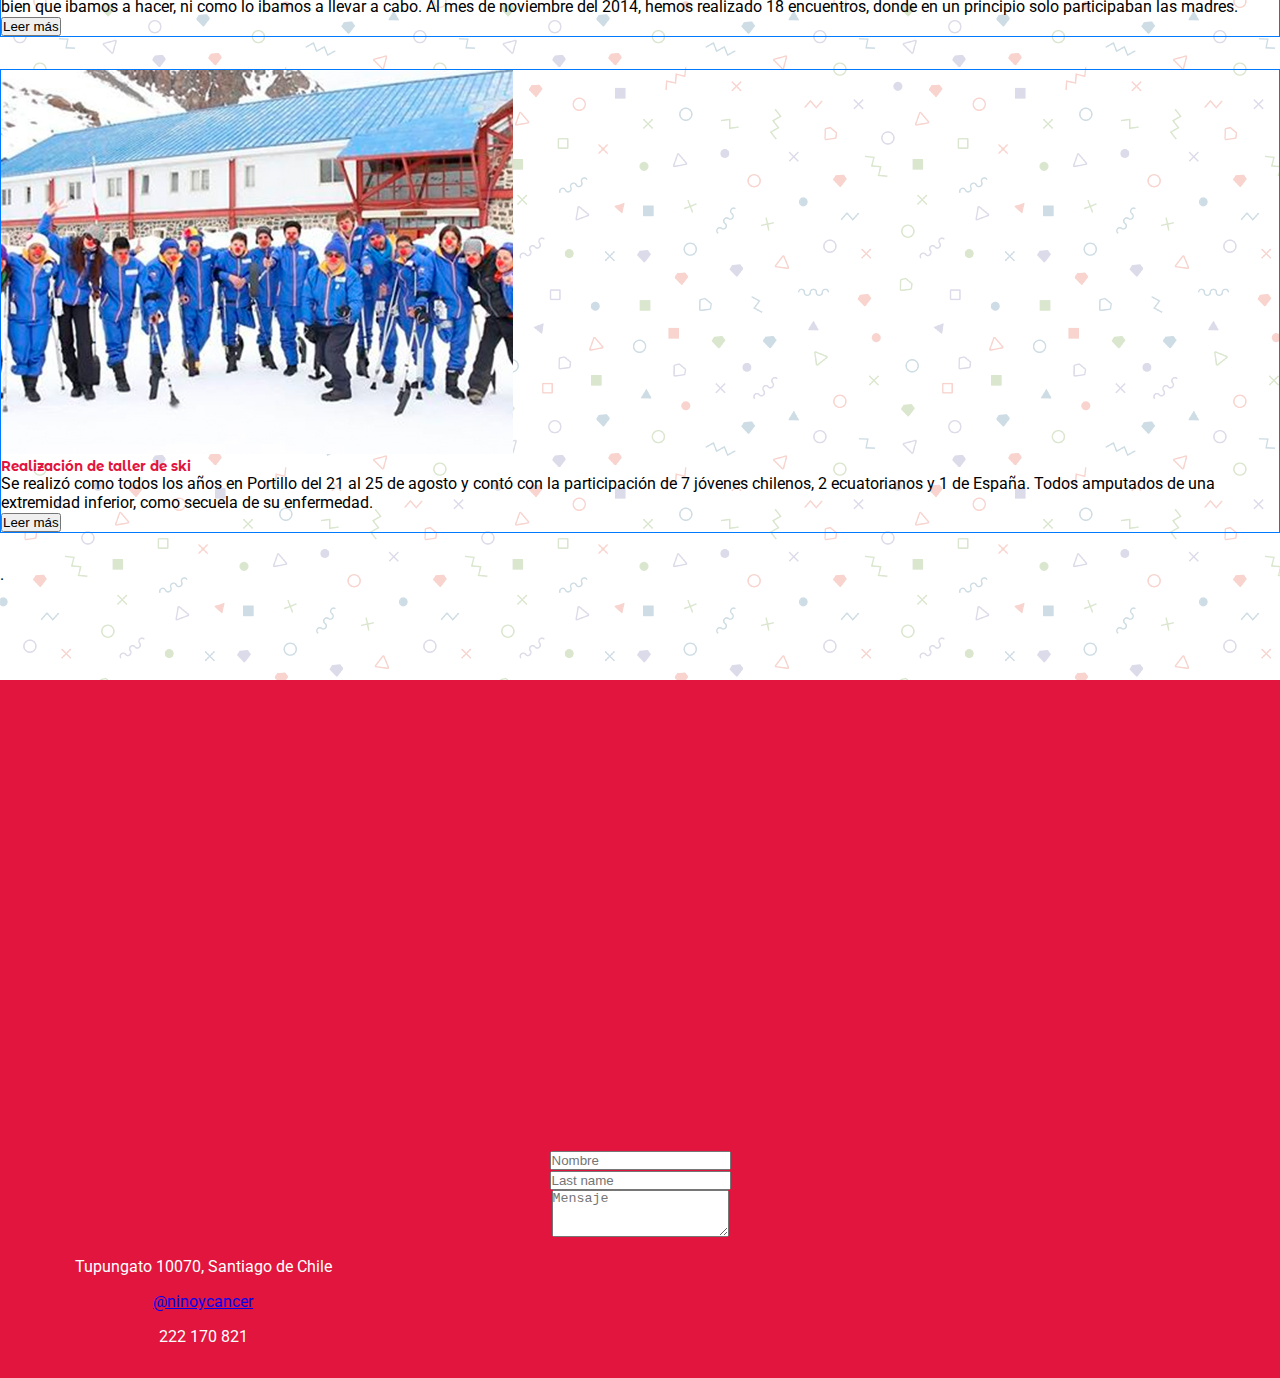
==== commit 7ddad3fa: "modoficado de formulario y mapa" ====
--- a/index.html
+++ b/index.html
@@ -137,20 +137,29 @@
 
 	
 	<footer>
-		<div class="container">
+		<div class="container-fluid">
 			<div class="row">
-				<div class="col-xs-12 col-md-6 col-lg-6 ">
-					<iframe src="https://www.google.com/maps/embed?pb=!1m18!1m12!1m3!1d3331.509306079665!2d-70.53933968514627!3d-33.38387450148386!2m3!1f0!2f0!3f0!3m2!1i1024!2i768!4f13.1!3m3!1m2!1s0x9662c952b6e45c13%3A0xe20a79d839401910!2sTupungato+10070%2C+Vitacura%2C+Regi%C3%B3n+Metropolitana!5e0!3m2!1ses!2scl!4v1528418515159" width="600" height="450" frameborder="0" style="border:0" allowfullscreen></iframe>
+				<div class="col-xs-12 col-md-4 col-lg-6 ">
+					<iframe src="https://www.google.com/maps/embed?pb=!1m18!1m12!1m3!1d3331.509306079665!2d-70.53933968514627!3d-33.38387450148386!2m3!1f0!2f0!3f0!3m2!1i1024!2i768!4f13.1!3m3!1m2!1s0x9662c952b6e45c13%3A0xe20a79d839401910!2sTupungato+10070%2C+Vitacura%2C+Regi%C3%B3n+Metropolitana!5e0!3m2!1ses!2scl!4v1528418515159" width="100%" height="450" frameborder="0" style="border:0" allowfullscreen></iframe>
 				</div><!--fin col-->
-				<div class="col-xs-12 col-md-6 col-lg-6">
+				<div class="col-xs-12 col-md-8 col-lg-6">
 					<div class="form-group">
-						<label for="exampleFormControlTextarea1">Example textarea</label>
-						<textarea class="form-control" id="exampleFormControlTextarea1" rows="3"></textarea>
+						<div class="col">
+							<input type="text" class="form-control" placeholder="Nombre">
+						</div>
+						<div class="col">
+							<input type="text" class="form-control" placeholder="Last name">
+						</div>
+						<div class="col">
+						<textarea class="form-control" placeholder="Mensaje" id="exampleFormControlTextarea1" rows="3"></textarea>
+						</div>
 					</div>
-					
+
 				</div><!--fin col-->
 				
 			</div><!--fin row-->
+		</div><!--fin container fluid-->
+		<div class="container">
 			<div class="row">
 				<div class="col-xs-12 col-md-4 col-lg-4 datos">
 					<span><i class="fas fa-map-marker"></i></span>
@@ -168,35 +177,7 @@
 		</div><!--fin container-->
 	</footer>
 
-	<!--<footer class="footer">
-		<div class="container">
-			<div class="row">
-				<div class="datos ">
-						<span><i class="fas fa-map-marker"></i></span>
-						Tupungato 10070, Santiago de Chile
-						
-				</div>
-				<div class="datos ">
-					<span><i class="fab fa-facebook-f"></i></span>
-						<a href="https://www.facebook.com/ninoycancer/">@ninoycancer</a>
-						
-				</div>
-				<div class="datos ">
-					<span><i class="fas fa-phone"></i></span>
-						222 170 821 - 222 170 820
-						
-				</div>
-					
-						
-					
-					
-				</div>
-			</div>
-					
-
-		</div>
-
-	</footer>-->
+	
 	
 
 
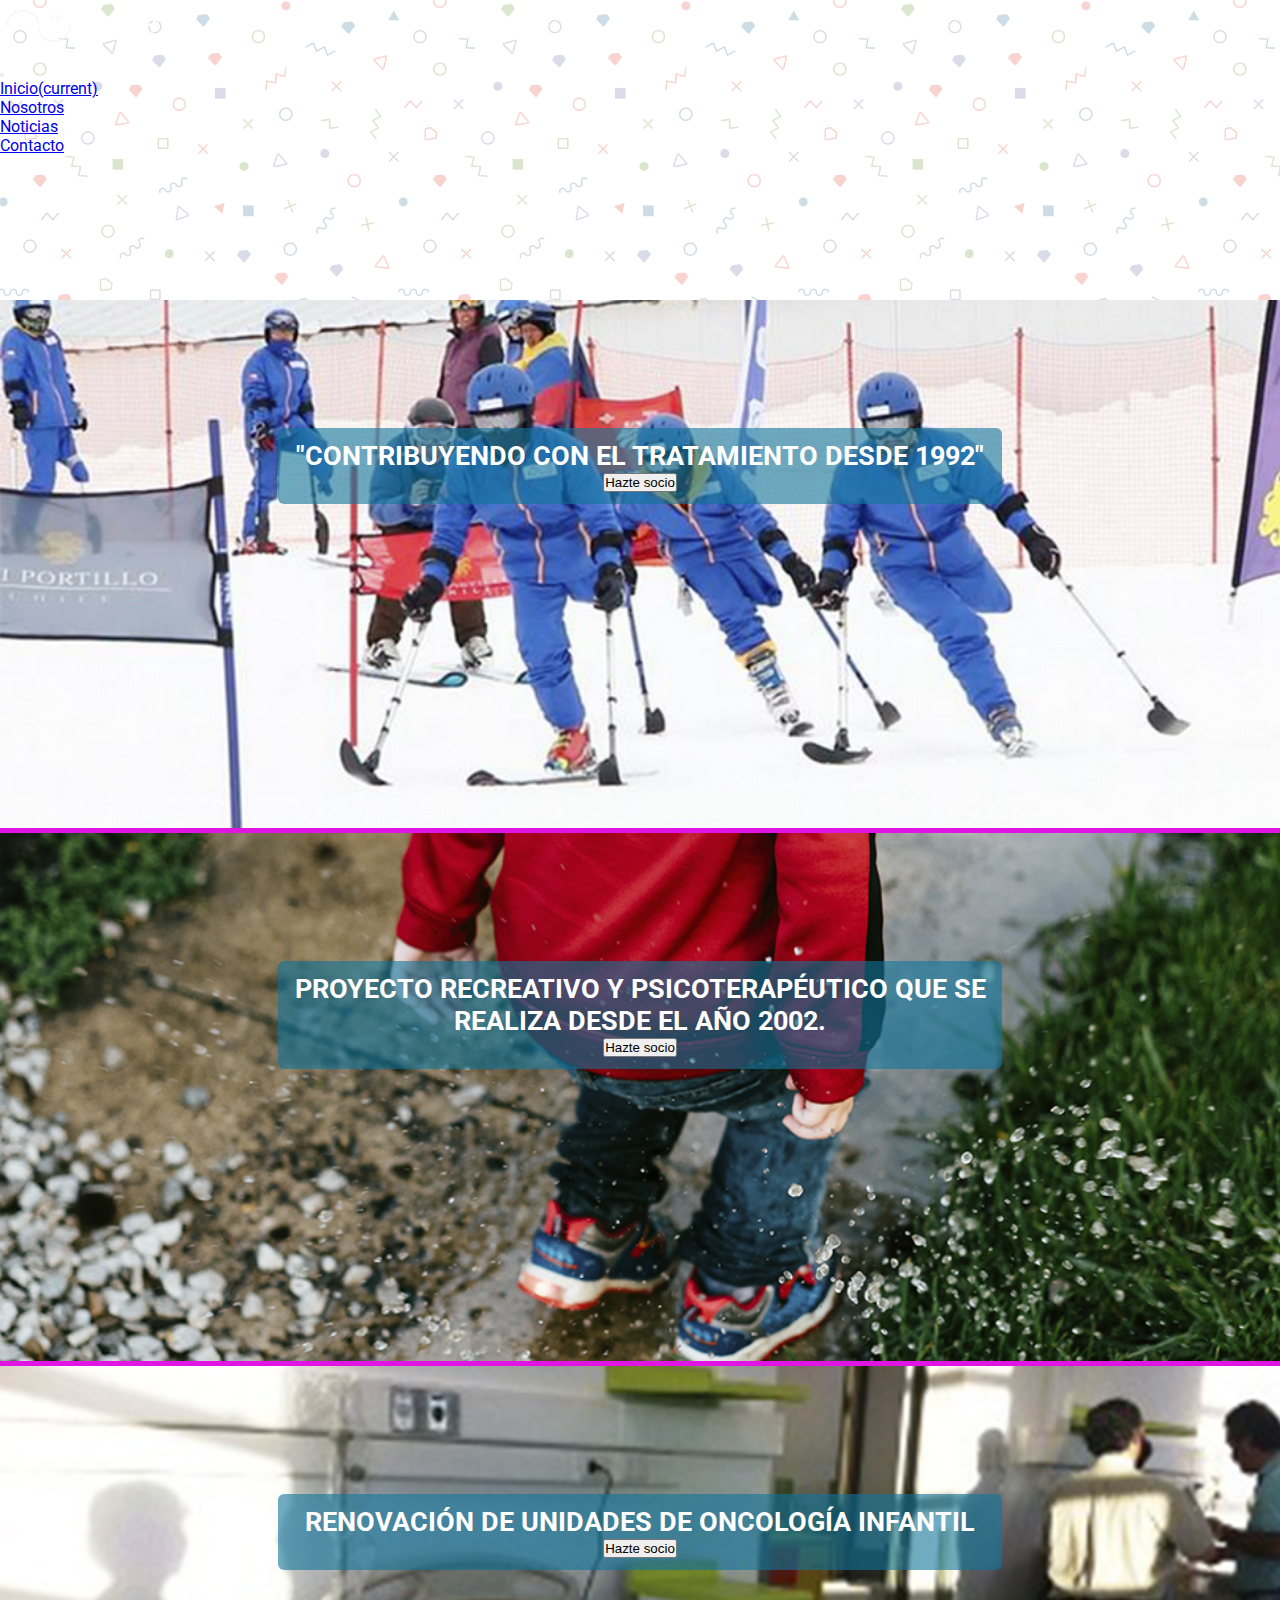
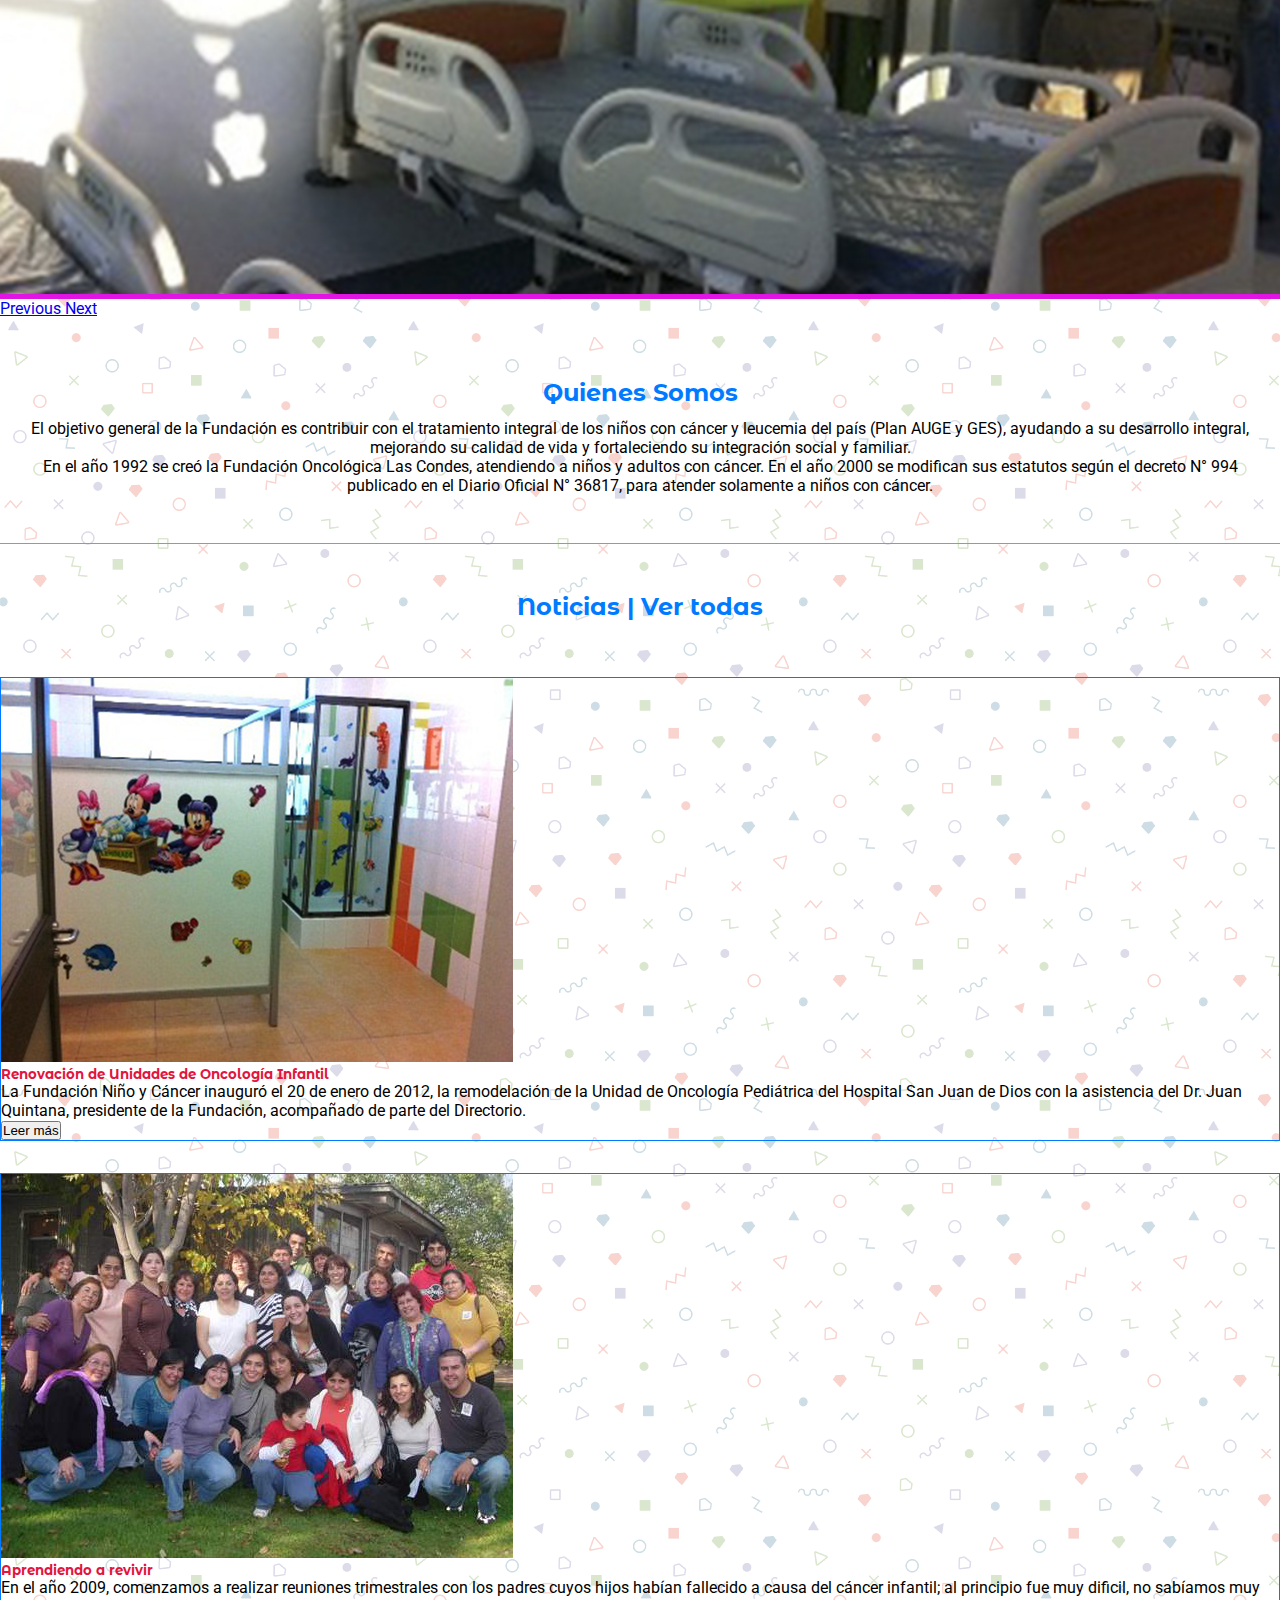
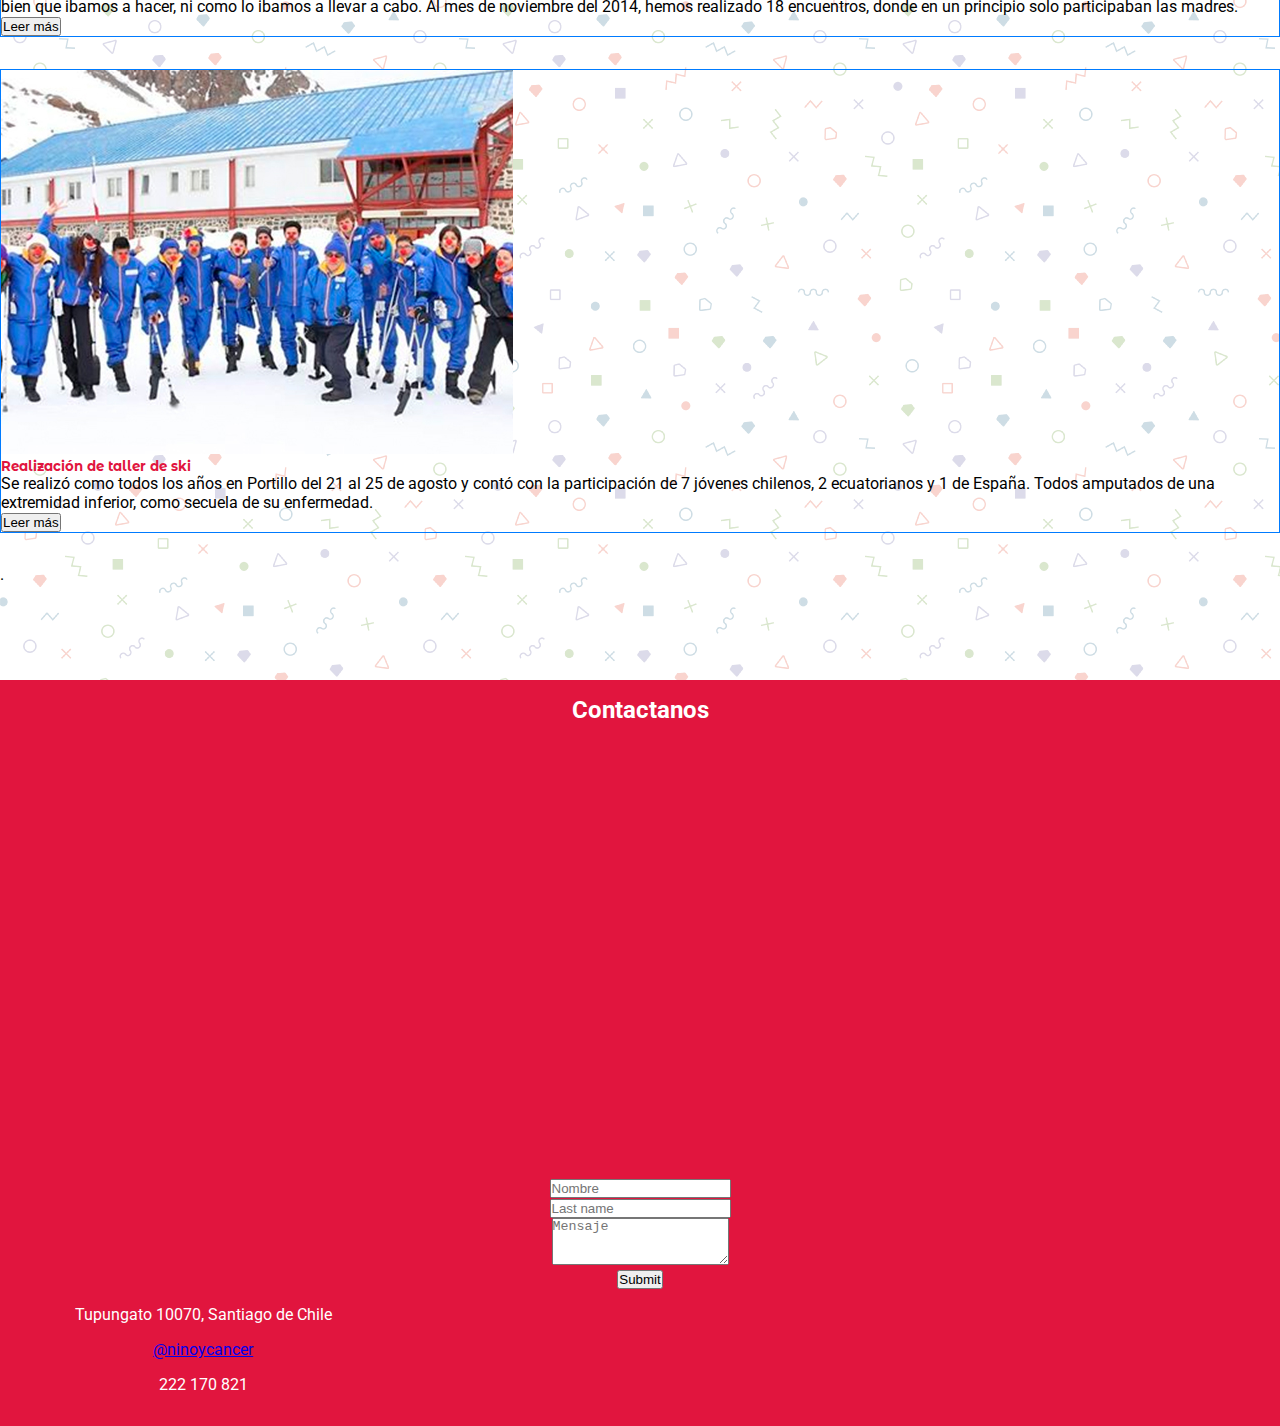
==== commit 33d24813: "titulo h2 en footer" ====
--- a/index.html
+++ b/index.html
@@ -139,20 +139,26 @@
 	<footer>
 		<div class="container-fluid">
 			<div class="row">
-				<div class="col-xs-12 col-md-4 col-lg-6 ">
+				<div class="col">
+					<h2>Contactanos</h3>
+				</div><!--fin col-->
+			</div>
+			<div class="row">
+				<div class="col-xs-12 col-md-6 col-lg-6 ">
 					<iframe src="https://www.google.com/maps/embed?pb=!1m18!1m12!1m3!1d3331.509306079665!2d-70.53933968514627!3d-33.38387450148386!2m3!1f0!2f0!3f0!3m2!1i1024!2i768!4f13.1!3m3!1m2!1s0x9662c952b6e45c13%3A0xe20a79d839401910!2sTupungato+10070%2C+Vitacura%2C+Regi%C3%B3n+Metropolitana!5e0!3m2!1ses!2scl!4v1528418515159" width="100%" height="450" frameborder="0" style="border:0" allowfullscreen></iframe>
 				</div><!--fin col-->
-				<div class="col-xs-12 col-md-8 col-lg-6">
+				<div class="col-xs-12 col-md-6 col-lg-6">
 					<div class="form-group">
-						<div class="col">
+						<div class="col my-3">
 							<input type="text" class="form-control" placeholder="Nombre">
 						</div>
-						<div class="col">
+						<div class="col my-3">
 							<input type="text" class="form-control" placeholder="Last name">
 						</div>
-						<div class="col">
+						<div class="col my-3">
 						<textarea class="form-control" placeholder="Mensaje" id="exampleFormControlTextarea1" rows="3"></textarea>
 						</div>
+						<button type="submit" class="btn btn-primary">Submit</button>
 					</div>
 
 				</div><!--fin col-->
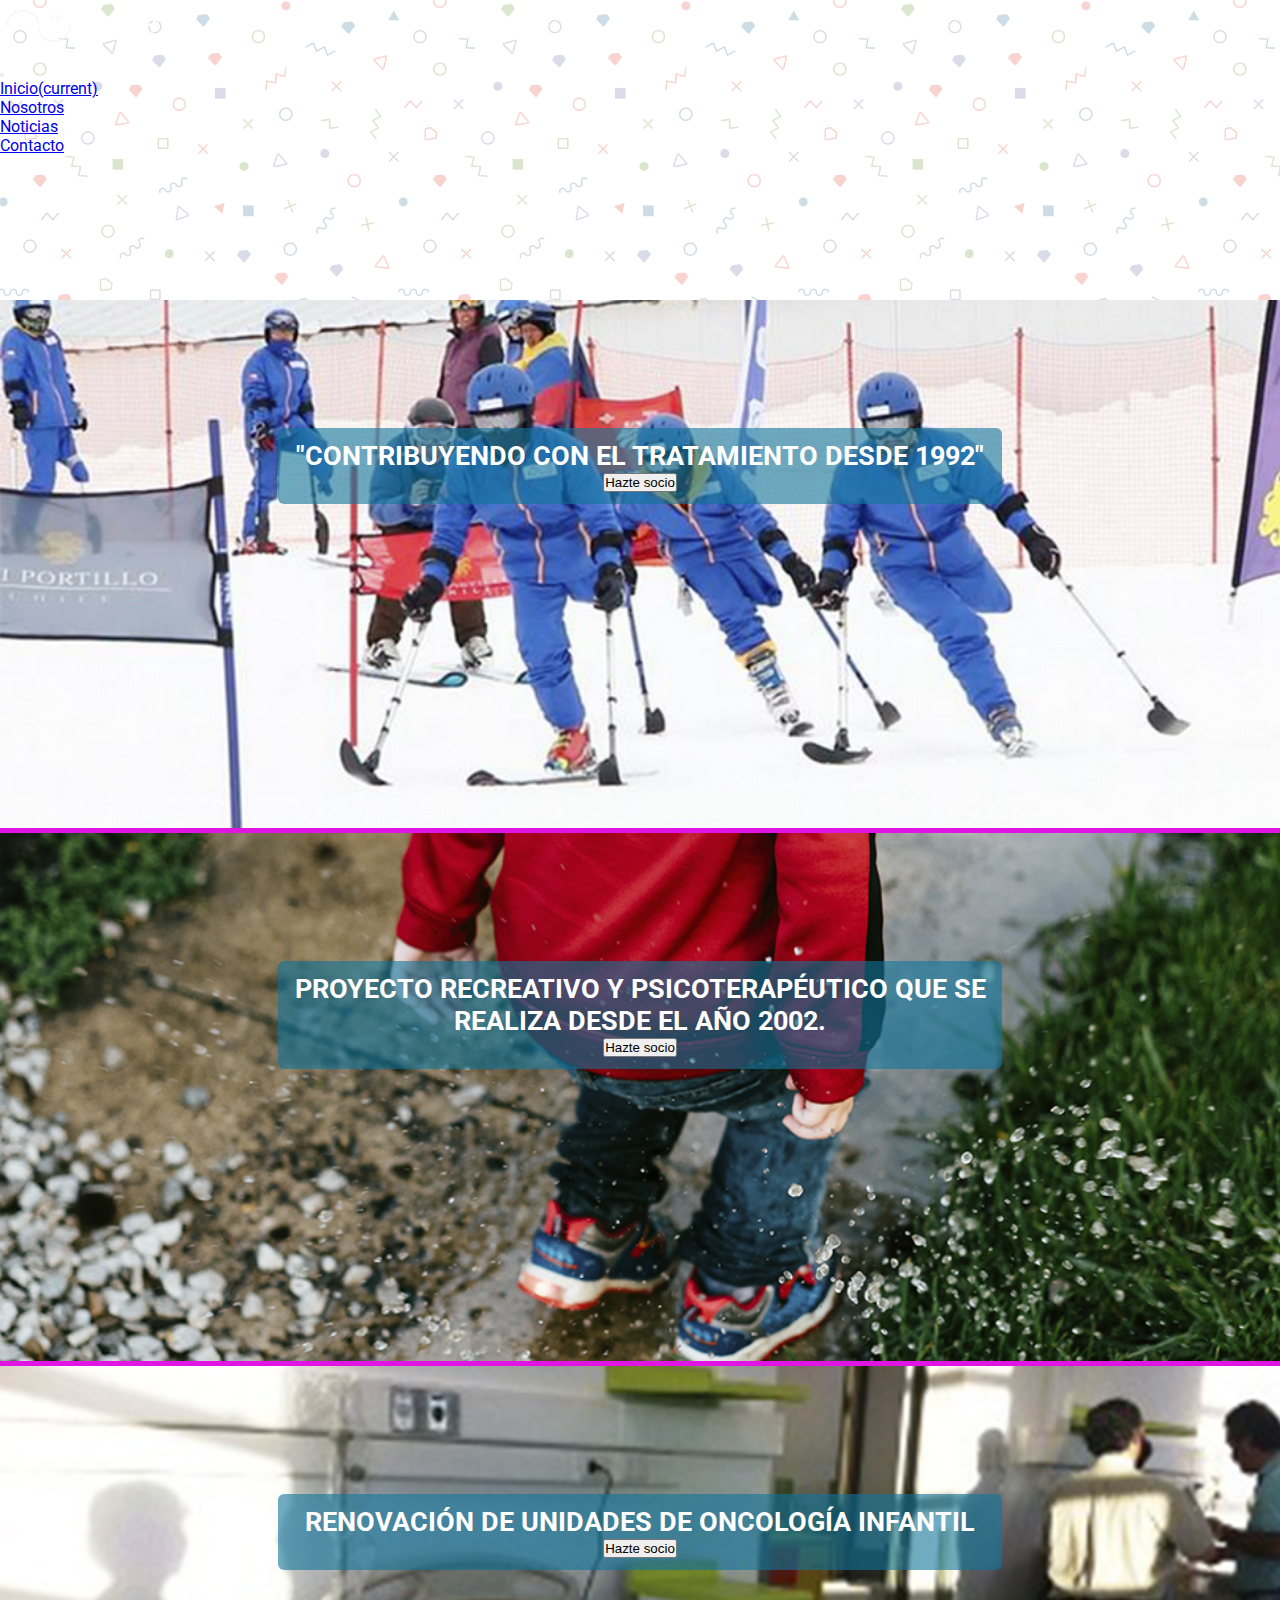
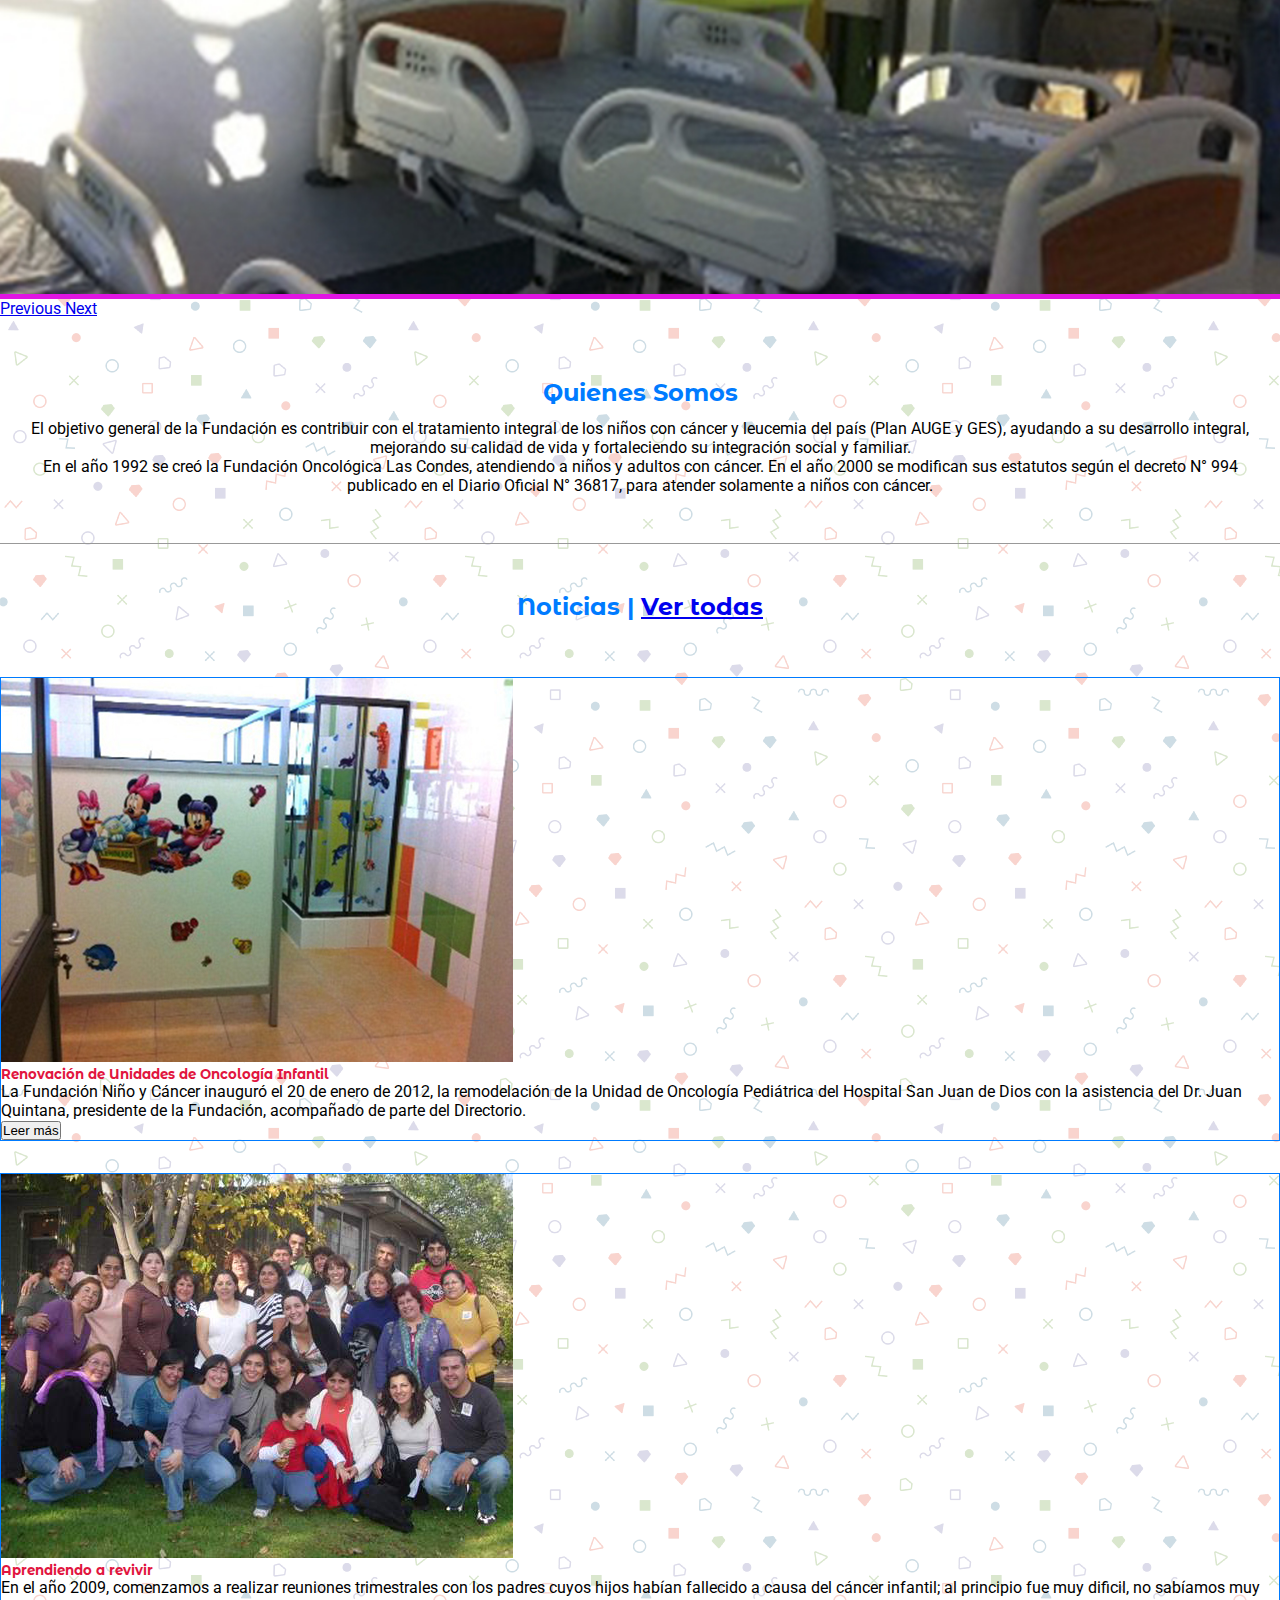
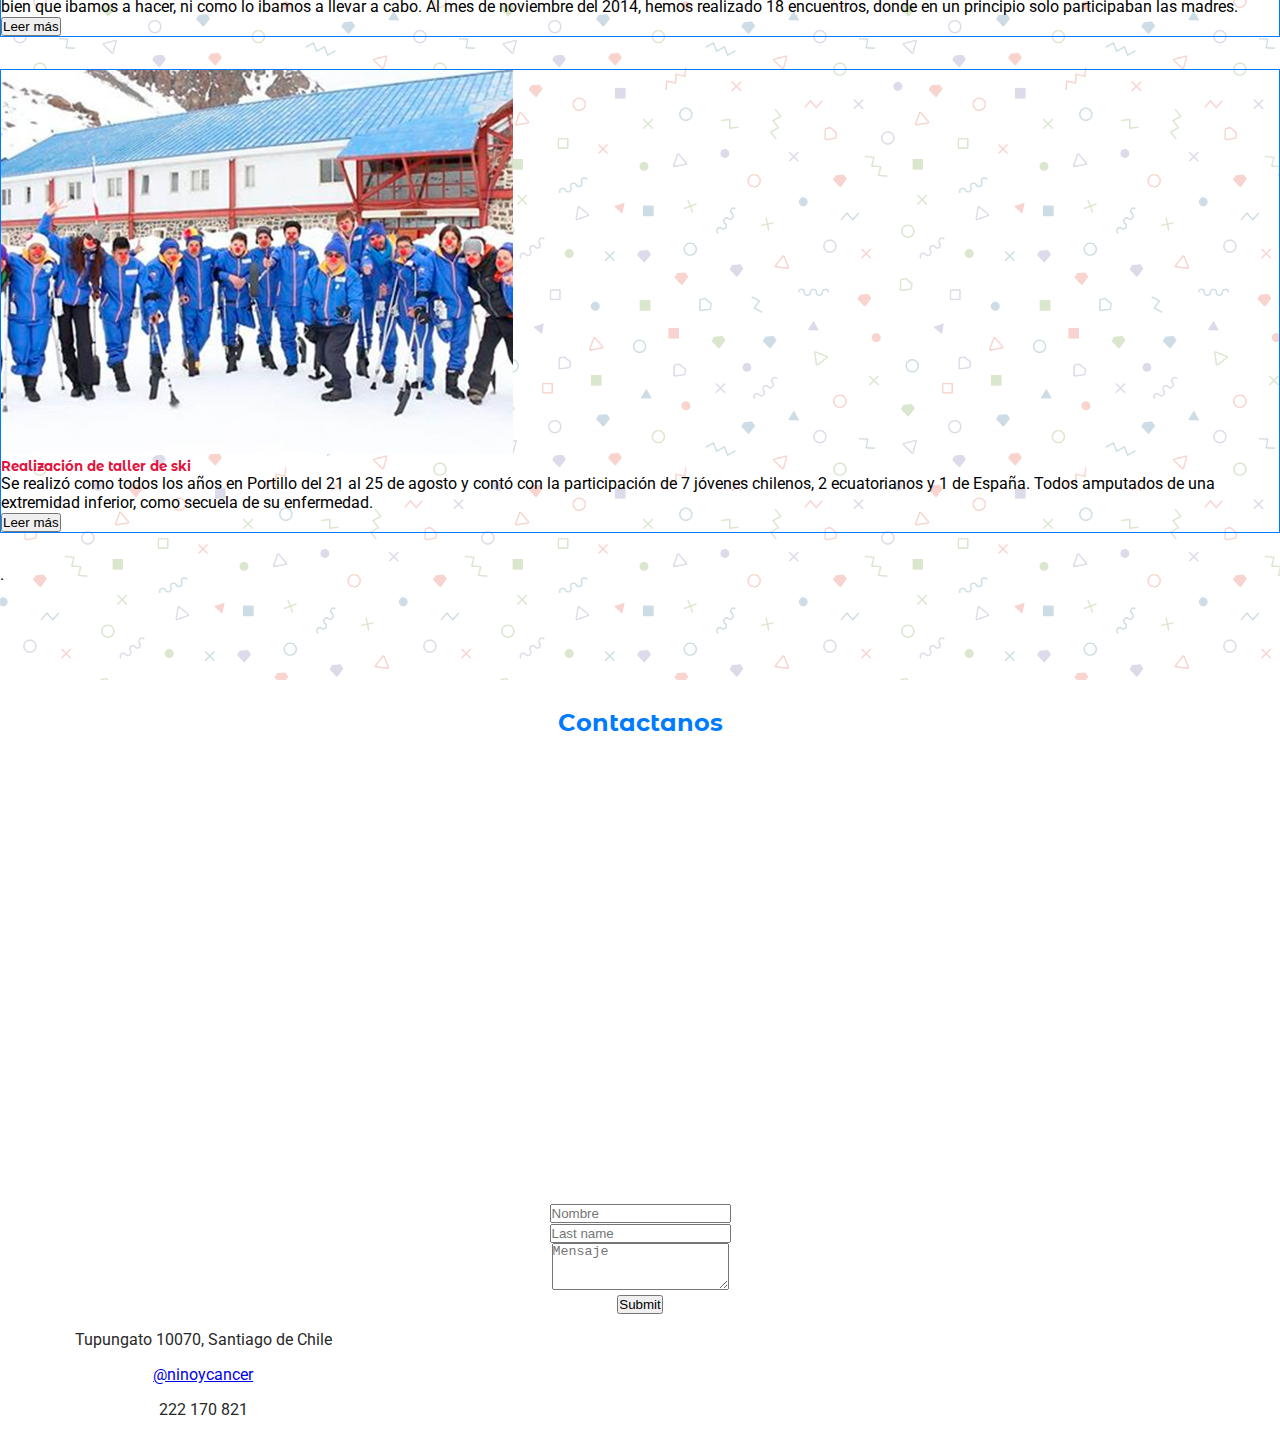
==== commit 6c96fd97: "enlasar boton contacto con formulario contacto" ====
--- a/index.html
+++ b/index.html
@@ -33,7 +33,7 @@
 					<a class="nav-link " href="noticias.html">Noticias</a>
 				</li>
 				<li class="nav-item ">
-					<a class="nav-link " href="contacto">Contacto</a>
+					<a class="nav-link " href="#contacto">Contacto</a>
 				</li>
 			</ul>
 
@@ -97,7 +97,7 @@
 	
 	<section class="noticias">
 		<div class="container">
-			<h2 class="noticias__title">Noticias | <span>Ver todas</span></h2>
+			<h2 class="noticias__title">Noticias | <a href="noticias.html"><span>Ver todas</span></a></h2>
 			
 			<div class="row">
 				<div class="col-xs-12 col-md-6 col-lg-4 ">
@@ -136,11 +136,11 @@
 	</section>
 
 	
-	<footer>
+	<footer id="contacto">
 		<div class="container-fluid">
 			<div class="row">
 				<div class="col">
-					<h2>Contactanos</h3>
+					<h2 class="quienes-somos__title">Contactanos</h3>
 				</div><!--fin col-->
 			</div>
 			<div class="row">
--- a/assets/css/styles.css
+++ b/assets/css/styles.css
@@ -94,7 +94,14 @@
 	color:#007bff;
 	text-align: center;
 }
-
+.noticias__title a:hover{
+	text-decoration: none;
+	color:#007bff;
+}
+.noticias__title a:visited{
+	text-decoration: none;
+	color:#007bff;
+}
 h5{
 	font-family: 'Montserrat Alternates', sans-serif;
 	color:#e1153e;
@@ -111,8 +118,8 @@
 /*seccion footer*/
 footer{
 	margin-top: 1em;
-	background-color:#e1153e;
-	color:#fff;
+	background-color:#fff;
+	color:#292929;
 }
 
 .datos{
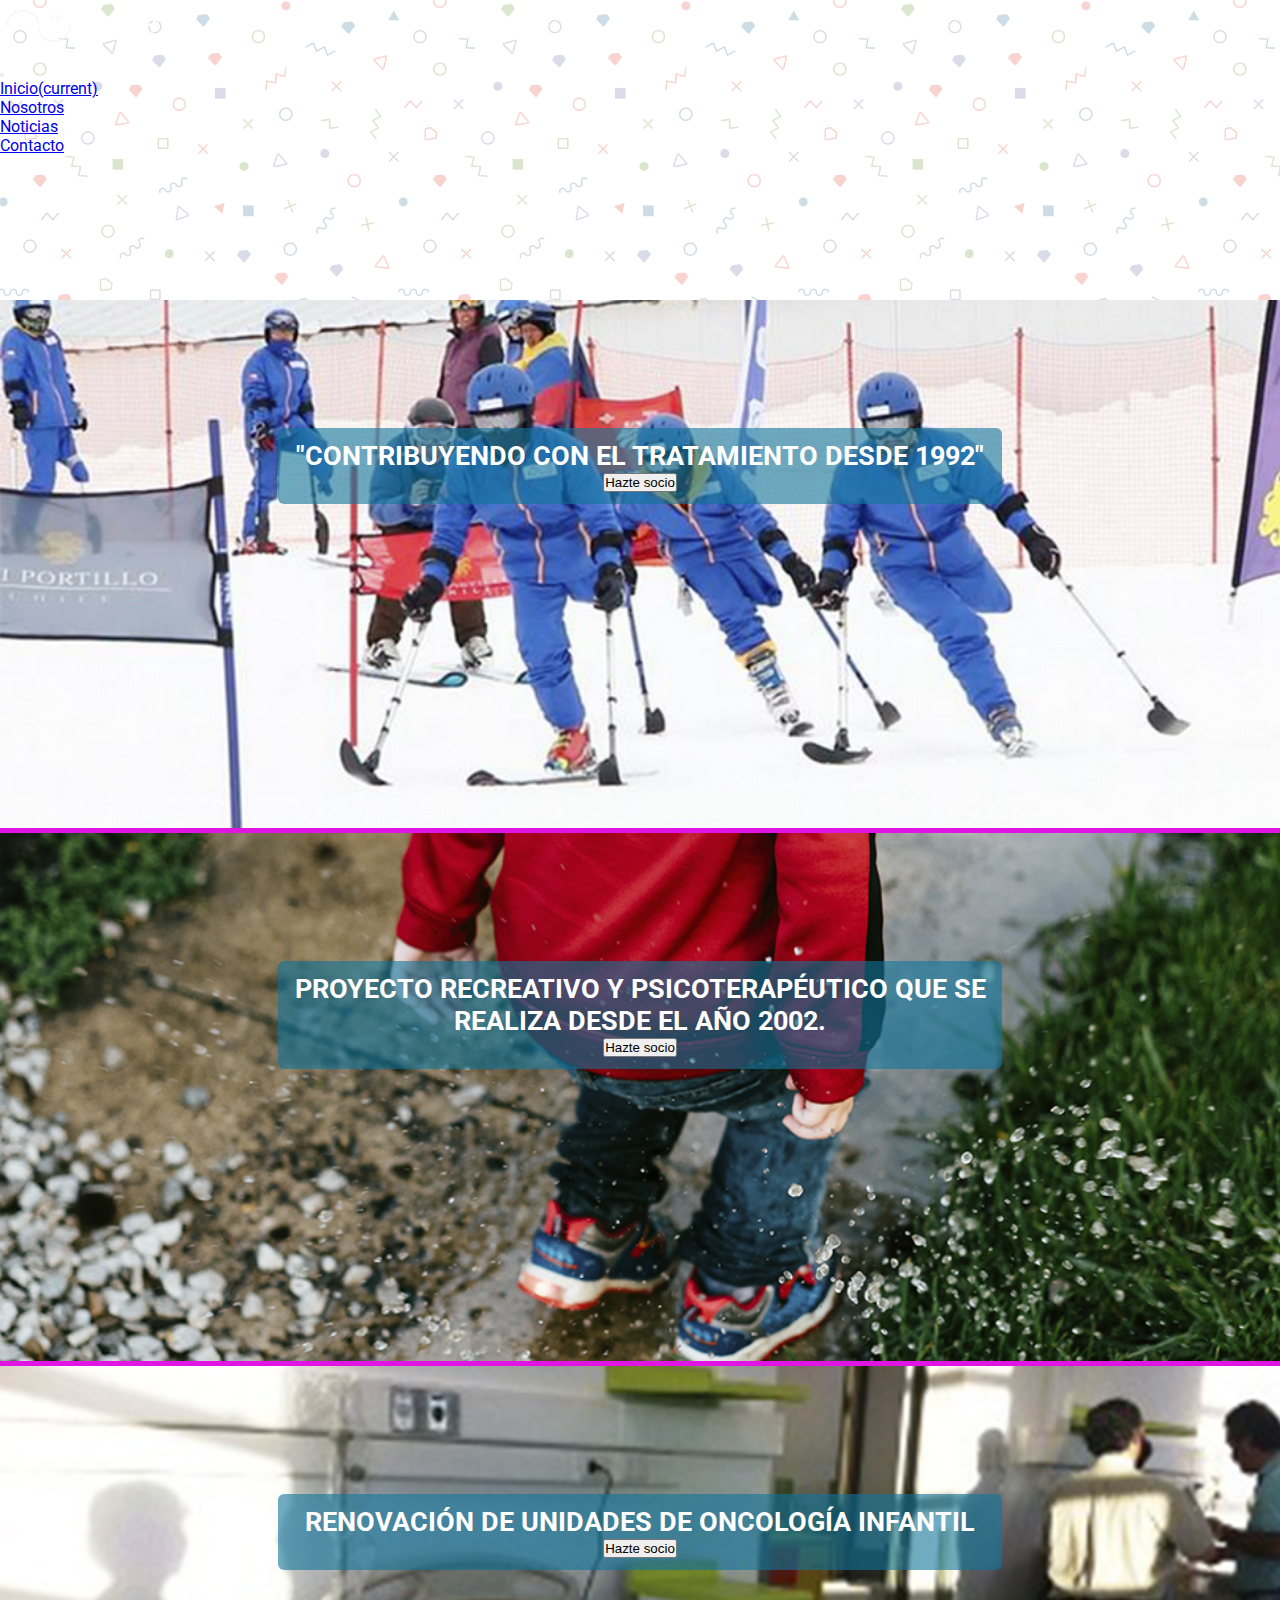
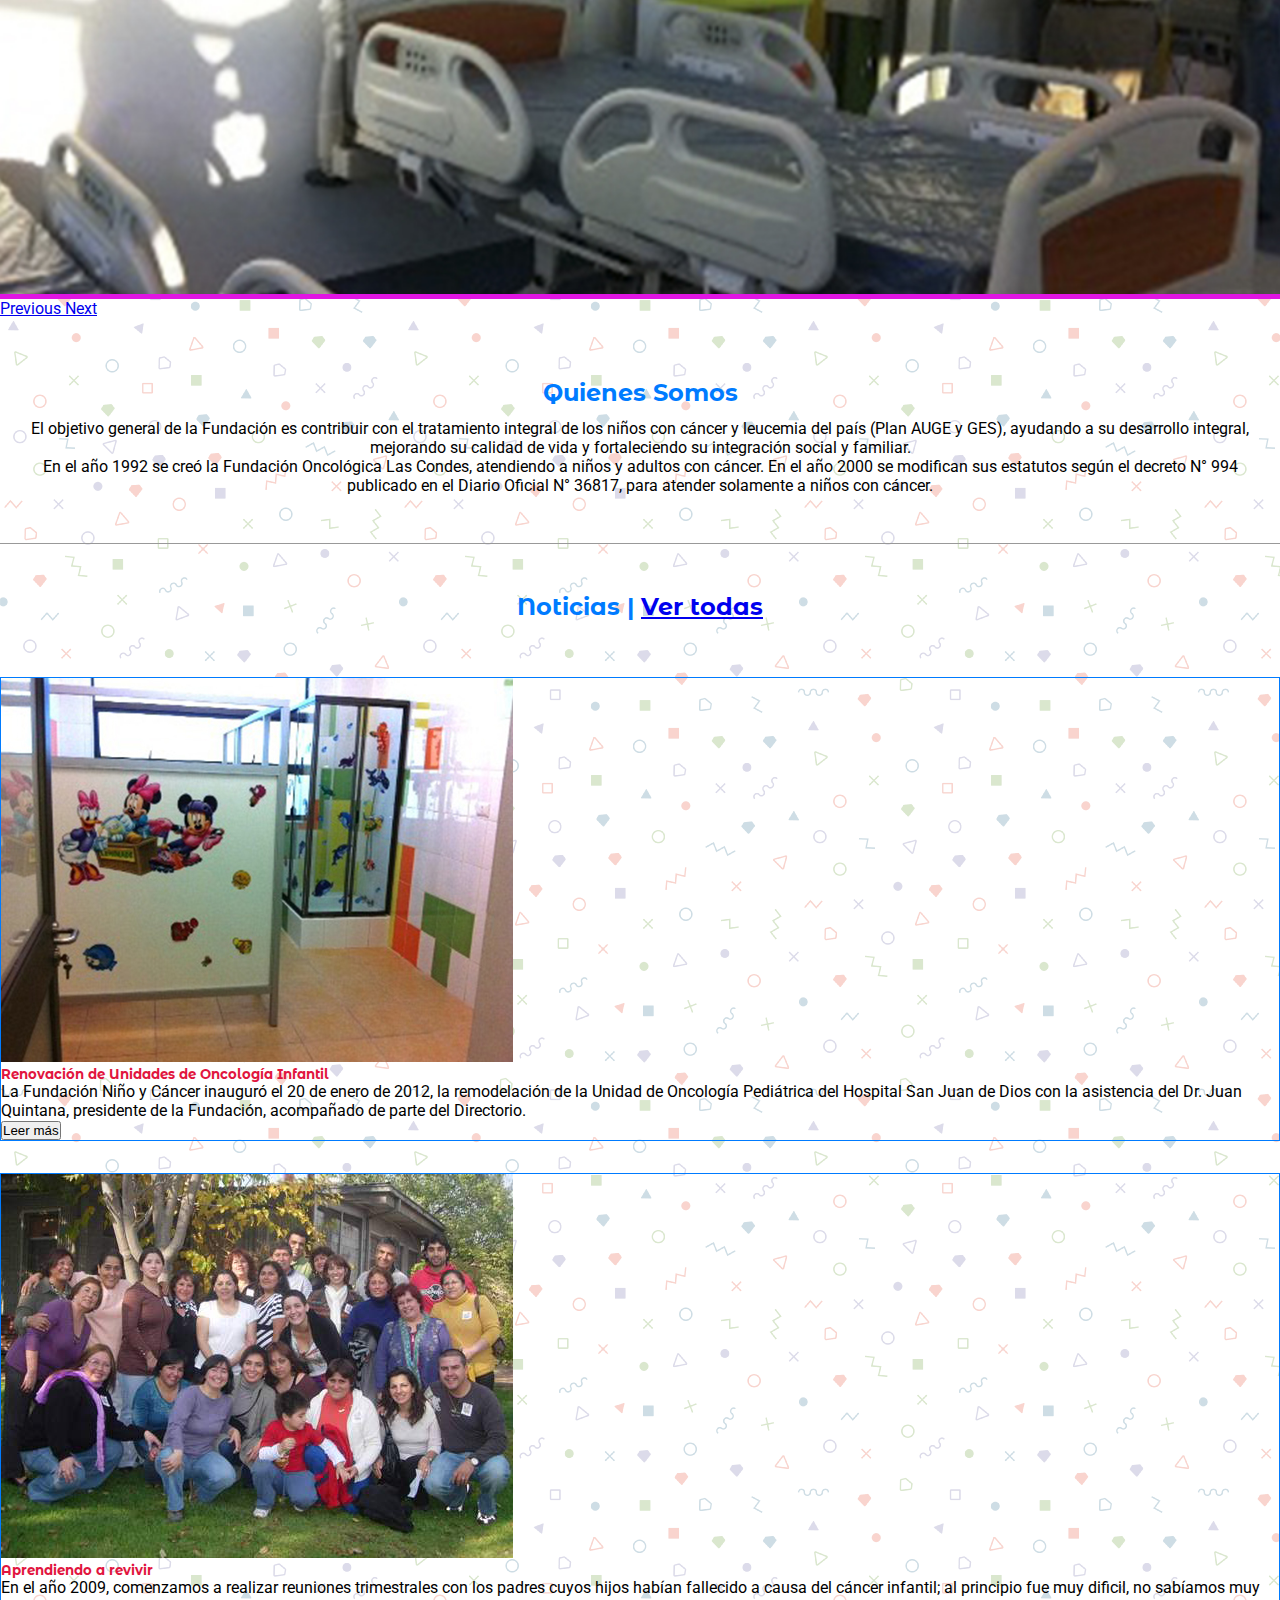
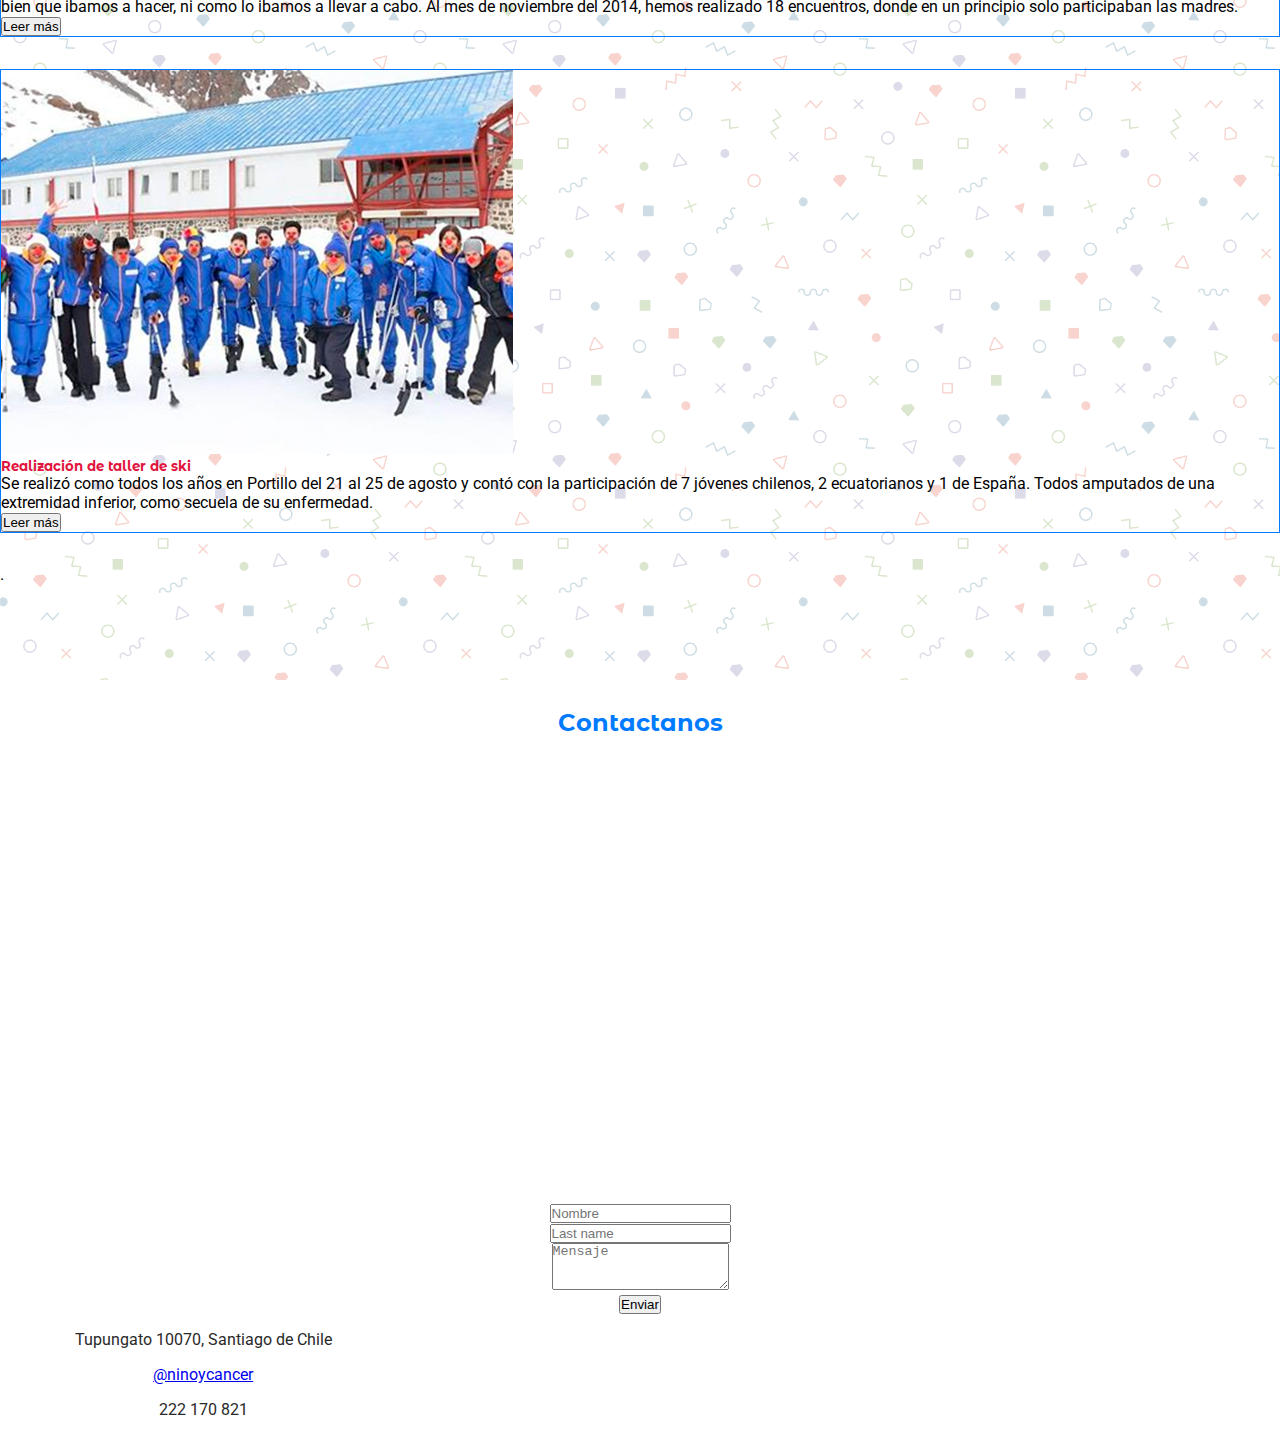
==== commit 6760ee22: "modificacion boton formulario de contacto en las tres paginas" ====
--- a/index.html
+++ b/index.html
@@ -158,7 +158,7 @@
 						<div class="col my-3">
 						<textarea class="form-control" placeholder="Mensaje" id="exampleFormControlTextarea1" rows="3"></textarea>
 						</div>
-						<button type="submit" class="btn btn-primary">Submit</button>
+						<button type="submit" class="btn btn-primary">Enviar</button>
 					</div>
 
 				</div><!--fin col-->
--- a/assets/css/styles.css
+++ b/assets/css/styles.css
@@ -179,6 +179,7 @@
 	font-family: 'Montserrat Alternates', sans-serif;
 	color:#e1153e;
 }
+
 h5.datos-titulo__puntos {
 	font-size: 1em;
     color: #292929;
